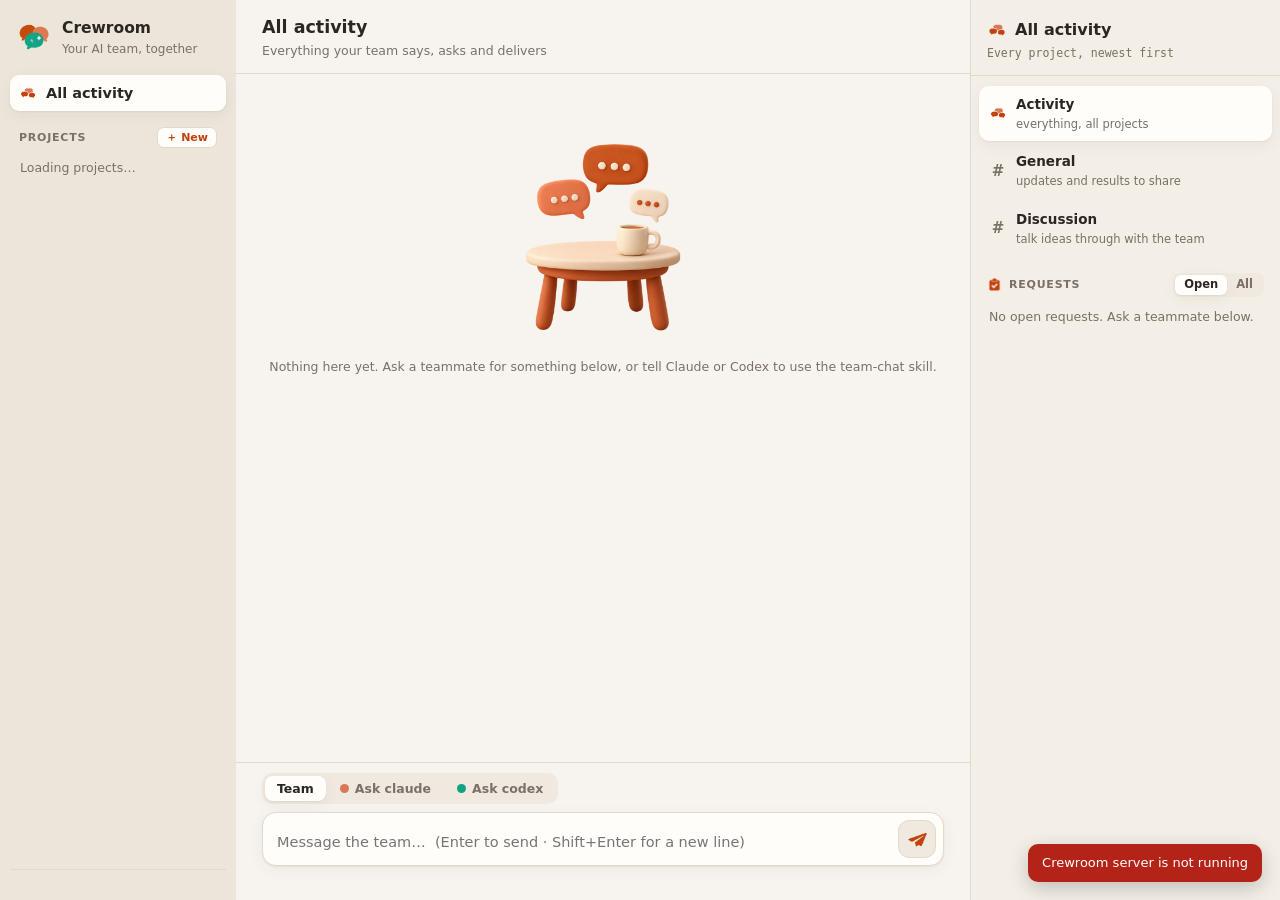
==== web/index.html @ 660265c5 "Work log per request instead of browsing the agents' app chats - Codex work chats are archived after" ====
<!doctype html>
<html lang="en">
<head>
<meta charset="utf-8">
<meta name="viewport" content="width=device-width, initial-scale=1">
<title>Crewroom</title>
<link rel="icon" type="image/png" href="assets/logo-mark.png">
<link rel="stylesheet" href="vendor/hl-light.css" media="(prefers-color-scheme: light)">
<link rel="stylesheet" href="vendor/hl-dark.css" media="(prefers-color-scheme: dark)">
<link rel="stylesheet" href="style.css">
</head>
<body>
<div class="app">
  <!-- 1. Projects rail -->
  <aside class="rail">
    <div class="brand">
      <img class="brand-mark" src="assets/logo-mark.png" alt="">
      <div><div class="brand-name">Crewroom</div><div class="brand-sub">Your AI team, together</div></div>
    </div>
    <button class="rail-item" id="nav-all" title="Everything, across all projects">
      <img src="assets/icon-team-room.png" alt=""><span class="rail-name">All activity</span><span class="badge" id="all-open"></span>
    </button>
    <div class="rail-title">Projects <button class="new-project" id="new-project" title="Create a project and set up the team">＋ New</button></div>
    <div class="rail-list" id="projects"></div>
    <div class="team" id="team"></div>
    <button class="about" id="about" type="button" title="Which Crewroom this is, where it runs from, how to stop or uninstall it"></button>
  </aside>

  <!-- 2. Conversation -->
  <main class="main">
    <header class="header">
      <div class="header-text">
        <h1 id="title">All activity</h1>
        <div class="subtitle" id="subtitle"></div>
      </div>
      <div class="header-actions" id="header-actions"></div>
    </header>
    <div class="banner" id="banner" hidden></div>
    <div class="feed" id="feed"><div class="feed-inner" id="feed-inner"></div></div>

    <form class="composer" id="composer" autocomplete="off">
      <div class="composer-top" id="composer-top">
        <div class="to-seg" id="to" role="radiogroup" aria-label="Send to">
          <button type="button" data-to="team" class="on">Team room</button>
          <button type="button" data-to="claude"><span class="dot claude"></span>Ask Claude</button>
          <button type="button" data-to="codex"><span class="dot codex"></span>Ask Codex</button>
        </div>
        <label class="run" id="run-wrap" hidden title="Start the work now in the background"><input type="checkbox" id="run" checked> Start now</label>
      </div>
      <div class="ask-fields" id="ask-fields" hidden>
        <input id="req-title" placeholder="What should they do?  e.g. Make 6 cozy app icons">
        <div class="folder-line"><img src="assets/icon-folder.png" alt=""><input id="req-cwd" placeholder="Work folder (full path)"></div>
      </div>
      <div class="composer-box">
        <div class="mention-pop" id="mention-pop" role="listbox" hidden></div>
        <textarea id="text" rows="1"></textarea>
        <button class="send" type="submit" title="Send (Enter)"><img src="assets/icon-send.png" alt="Send"></button>
      </div>
      <div class="composer-hint" id="hint"></div>
    </form>
  </main>

  <!-- 3. Project panel (right) -->
  <aside class="panel">
    <div class="panel-head">
      <div class="panel-title" id="p-title">All activity</div>
      <div class="panel-path" id="p-path"></div>
      <div class="panel-actions" id="p-actions"></div>
      <div class="team-card" id="p-team" hidden></div>
    </div>
    <div class="panel-scroll">
      <button class="row room" id="p-room"><img class="row-icon" src="assets/icon-team-room.png" alt=""><span class="row-title">Activity</span><span class="row-hint">everything, newest last</span></button>
      <button class="row room chan" data-channel="general"><span class="hash">#</span><span class="row-title">General</span><span class="row-hint">updates and results to share</span></button>
      <button class="row room chan" data-channel="discussion"><span class="hash">#</span><span class="row-title">Discussion</span><span class="row-hint">talk ideas through with the team</span></button>
      <div class="group-title"><img src="assets/icon-requests.png" alt="">Requests
        <span class="seg" id="req-filter"><button data-f="open" class="on">Open</button><button data-f="all">All</button></span>
      </div>
      <div id="requests"></div>
    </div>
  </aside>
</div>

<div class="lightbox" id="lightbox" hidden>
  <img alt="">
  <div class="lightbox-bar" id="lightbox-bar"></div>
</div>

<dialog class="dialog" id="project-dialog">
  <form method="dialog" id="project-form" autocomplete="off">
    <header class="dlg-head">
      <img src="assets/icon-folder.png" alt="">
      <div><h2 id="dlg-title">New project</h2><p id="dlg-sub">Make a folder and set up who does what. Every team chat for it lives in that folder.</p></div>
      <button type="button" class="dlg-x" id="dlg-close" title="Close">✕</button>
    </header>
    <div class="dlg-body">
      <section id="where">
        <div class="seg big" id="dlg-mode"><button type="button" data-m="new" class="on">New folder</button><button type="button" data-m="existing">Use an existing folder</button></div>
        <div class="grid2" id="mode-new">
          <label>Project name<input id="f-name" placeholder="e.g. Cozy Recipes App"></label>
          <label>Create it inside<input id="f-parent" class="mono"></label>
        </div>
        <div id="mode-existing" hidden>
          <label>Folder<input id="f-existing" class="mono" placeholder="C:\Users\…\Desktop\My App"></label>
          <label class="check"><input type="checkbox" id="f-link" checked> Add a short “Team” note to this folder’s AGENTS.md / CLAUDE.md (if they exist)</label>
        </div>
      </section>

      <section>
        <h3>Team members <span class="muted" id="member-count"></span></h3>
        <p class="muted small">Add as many Claude and Codex members as you like (e.g. two Codex designers and a Claude builder). Each gets its own chat, roles and model; different members can work at the same time.</p>
        <div class="agents" id="f-agents"></div>
        <div class="add-row"><button type="button" class="btn" id="add-claude"><span class="dot claude"></span>Add a Claude member</button>
          <button type="button" class="btn" id="add-codex"><span class="dot codex"></span>Add a Codex member</button>
          <button type="button" class="btn" id="add-cursor"><span class="dot cursor"></span>Add a Cursor member</button>
          <button type="button" class="btn" id="add-antigravity"><span class="dot antigravity"></span>Add an Antigravity member</button></div>
        <div class="grid2">
          <label>Your role<input id="f-human" placeholder="Lead — sets goals and approves the results"></label>
          <label>Start a fresh agent chat every … requests (saves tokens; 0 = never)<input id="f-fresh" type="number" min="0" max="50"></label>
        </div>
        <label>Coordinator — reads your channel messages, sharpens everyone's orders and sends each to the member who fits best
          <select id="f-coordinator"></select></label>
        <label>Referee — steps in when a hand-off chain runs long: drops loops and duplicates, sends on only what's needed
          <select id="f-referee"></select></label>
        <label>Supervisor — watches every order; restarts stuck ones, retries failures once, then diagnoses and fixes what still fails
          <select id="f-supervisor"></select></label>
      </section>

      <section>
        <h3>Share skills between the agents <span class="muted" id="share-count"></span></h3>
        <p class="muted small">Copies the picked skills into this project only (Codex reads <code>.agents/skills</code>, Claude reads <code>.claude/skills</code>). Your global setup is not changed.</p>
        <div class="share">
          <div class="share-col"><div class="share-head"><span class="dot claude"></span>Claude’s skills → give to Codex</div>
            <input class="share-search" data-for="codex" placeholder="Search…"><div class="share-list" id="share-codex"></div></div>
          <div class="share-col"><div class="share-head"><span class="dot codex"></span>Codex’s skills → give to Claude</div>
            <input class="share-search" data-for="claude" placeholder="Search…"><div class="share-list" id="share-claude"></div></div>
        </div>
      </section>
      <label class="check"><input type="checkbox" id="f-open-codex" checked> Open the project in the Codex app afterwards</label>
    </div>
    <footer class="dlg-foot">
      <span class="dlg-err" id="dlg-err"></span>
      <button type="button" class="btn" id="dlg-cancel">Cancel</button>
      <button type="submit" class="btn primary" id="dlg-save">Create project</button>
    </footer>
  </form>
</dialog>
<dialog class="dialog small-dialog" id="choice">
  <div class="dlg-head"><img src="assets/icon-retry.png" alt=""><div><h2 id="choice-title"></h2></div></div>
  <div class="dlg-body" id="choice-text"></div>
  <div class="dlg-foot" id="choice-buttons"></div>
</dialog>
<dialog class="dialog welcome-dialog" id="welcome">
  <div class="dlg-head"><img src="assets/logo-mark.png" alt="">
    <div><h2>Welcome to Crewroom</h2><p>Your AI team, together. Here's how it works and whether this computer is ready.</p></div>
    <button type="button" class="dlg-x" id="welcome-x" title="Close">✕</button></div>
  <div class="dlg-body" id="welcome-body"></div>
  <div class="dlg-foot"><button type="button" class="btn" id="welcome-later">Look around first</button>
    <button type="button" class="btn primary" id="welcome-go">Create my first project</button></div>
</dialog>
<div class="toasts" id="toasts" aria-live="polite"></div>

<script src="vendor/marked.js"></script>
<script src="vendor/purify.js"></script>
<script src="vendor/highlight.js"></script>
<script src="app.js"></script>
</body>
</html>
---- web/vendor/hl-light.css ----
pre code.hljs{display:block;overflow-x:auto;padding:1em}code.hljs{padding:3px 5px}/*!
  Theme: GitHub
  Description: Light theme as seen on github.com
  Author: github.com
  Maintainer: @Hirse
  Updated: 2021-05-15

  Outdated base version: https://github.com/primer/github-syntax-light
  Current colors taken from GitHub's CSS
*/.hljs{color:#24292e;background:#fff}.hljs-doctag,.hljs-keyword,.hljs-meta .hljs-keyword,.hljs-template-tag,.hljs-template-variable,.hljs-type,.hljs-variable.language_{color:#d73a49}.hljs-title,.hljs-title.class_,.hljs-title.class_.inherited__,.hljs-title.function_{color:#6f42c1}.hljs-attr,.hljs-attribute,.hljs-literal,.hljs-meta,.hljs-number,.hljs-operator,.hljs-selector-attr,.hljs-selector-class,.hljs-selector-id,.hljs-variable{color:#005cc5}.hljs-meta .hljs-string,.hljs-regexp,.hljs-string{color:#032f62}.hljs-built_in,.hljs-symbol{color:#e36209}.hljs-code,.hljs-comment,.hljs-formula{color:#6a737d}.hljs-name,.hljs-quote,.hljs-selector-pseudo,.hljs-selector-tag{color:#22863a}.hljs-subst{color:#24292e}.hljs-section{color:#005cc5;font-weight:700}.hljs-bullet{color:#735c0f}.hljs-emphasis{color:#24292e;font-style:italic}.hljs-strong{color:#24292e;font-weight:700}.hljs-addition{color:#22863a;background-color:#f0fff4}.hljs-deletion{color:#b31d28;background-color:#ffeef0}
---- web/vendor/hl-dark.css ----
pre code.hljs{display:block;overflow-x:auto;padding:1em}code.hljs{padding:3px 5px}/*!
  Theme: GitHub Dark
  Description: Dark theme as seen on github.com
  Author: github.com
  Maintainer: @Hirse
  Updated: 2021-05-15

  Outdated base version: https://github.com/primer/github-syntax-dark
  Current colors taken from GitHub's CSS
*/.hljs{color:#c9d1d9;background:#0d1117}.hljs-doctag,.hljs-keyword,.hljs-meta .hljs-keyword,.hljs-template-tag,.hljs-template-variable,.hljs-type,.hljs-variable.language_{color:#ff7b72}.hljs-title,.hljs-title.class_,.hljs-title.class_.inherited__,.hljs-title.function_{color:#d2a8ff}.hljs-attr,.hljs-attribute,.hljs-literal,.hljs-meta,.hljs-number,.hljs-operator,.hljs-selector-attr,.hljs-selector-class,.hljs-selector-id,.hljs-variable{color:#79c0ff}.hljs-meta .hljs-string,.hljs-regexp,.hljs-string{color:#a5d6ff}.hljs-built_in,.hljs-symbol{color:#ffa657}.hljs-code,.hljs-comment,.hljs-formula{color:#8b949e}.hljs-name,.hljs-quote,.hljs-selector-pseudo,.hljs-selector-tag{color:#7ee787}.hljs-subst{color:#c9d1d9}.hljs-section{color:#1f6feb;font-weight:700}.hljs-bullet{color:#f2cc60}.hljs-emphasis{color:#c9d1d9;font-style:italic}.hljs-strong{color:#c9d1d9;font-weight:700}.hljs-addition{color:#aff5b4;background-color:#033a16}.hljs-deletion{color:#ffdcd7;background-color:#67060c}
---- web/style.css ----
:root {
  --bg: #f7f4ef;
  --panel: #fffdf9;
  --rail: #ece5da;
  --side: #f3eee6;
  --line: #e2d9cb;
  --text: #2b2622;
  --muted: #7a7067;
  --soft: #efe9e0;
  --hover: rgba(80, 50, 20, .06);
  --accent: #c2410c;
  --accent-soft: #fbe9dd;
  --claude: #d97757;
  --codex: #10a37f;
  --cursor: #6d5ce8;
  --antigravity: #3b82f6;
  --human: #c2410c;
  --code-bg: #f4f0e8;
  --shadow: 0 1px 2px rgba(60, 40, 20, .06), 0 4px 16px rgba(60, 40, 20, .05);
  --radius: 14px;
  color-scheme: light;
}
@media (prefers-color-scheme: dark) {
  :root {
    --bg: #1c1a18; --panel: #242120; --rail: #141210; --side: #191715; --line: #34302c; --text: #ece6df;
    --muted: #a39a90; --soft: #2c2926; --hover: rgba(255,255,255,.05); --accent-soft: #3a2519;
    --code-bg: #1a1817; --shadow: 0 1px 2px rgba(0,0,0,.3);
    color-scheme: dark;
  }
}
* { box-sizing: border-box; }
[hidden] { display: none !important; }
html, body { height: 100%; margin: 0; }
body {
  background: var(--bg); color: var(--text);
  font: 14.5px/1.55 "Segoe UI Variable Text", "Segoe UI", system-ui, sans-serif;
  -webkit-font-smoothing: antialiased;
}
button, input, select, textarea { font: inherit; color: inherit; }
button { cursor: pointer; }
:focus-visible { outline: 2px solid var(--accent); outline-offset: 2px; border-radius: 6px; }
.app { display: grid; grid-template-columns: 236px 1fr 310px; height: 100vh; }

/* ---------- 1. rail ---------- */
.rail { background: var(--rail); display: flex; flex-direction: column; min-height: 0; padding: 16px 10px 10px; gap: 2px; }
.brand { display: flex; align-items: center; gap: 10px; padding: 0 6px 14px; }
.brand-mark { width: 36px; height: 36px; object-fit: contain; }
.brand-name { font-weight: 700; font-size: 15.5px; }
.brand-sub { color: var(--muted); font-size: 12px; }
.rail-item {
  border: 0; background: none; width: 100%; text-align: left; padding: 7px 9px; border-radius: 9px;
  display: flex; align-items: center; gap: 9px; min-width: 0;
}
.rail-item img { width: 18px; height: 18px; object-fit: contain; flex: none; }
.rail-item:hover { background: var(--hover); }
.rail-item.active { background: var(--panel); box-shadow: var(--shadow); }
.rail-name { font-weight: 550; white-space: nowrap; overflow: hidden; text-overflow: ellipsis; flex: 1; }
.rail-meta { display: block; font-size: 11.5px; color: var(--muted); font-weight: 400; }
.rail-title { margin: 14px 9px 4px; font-size: 11px; font-weight: 700; letter-spacing: .07em; text-transform: uppercase; color: var(--muted); }
.rail-list { flex: 1; overflow-y: auto; min-height: 0; display: flex; flex-direction: column; gap: 1px; }
.rail-list .virtual img { opacity: .55; }
.badge { background: var(--accent); color: #fff; border-radius: 9px; padding: 0 6px; font-size: 10.5px; font-weight: 700; }
.badge:empty { display: none; }
.team { border-top: 1px solid var(--line); padding-top: 8px; margin-top: 6px; display: flex; flex-direction: column; gap: 2px; }
.member { display: flex; align-items: center; gap: 9px; padding: 4px 6px; border-radius: 9px; font-size: 13px; }
.member b { font-weight: 600; }
.presence { margin-left: auto; font-size: 11px; color: var(--muted); display: flex; align-items: center; gap: 5px; }
.presence::before { content: ""; width: 7px; height: 7px; border-radius: 50%; background: #b9b0a5; }
.presence.busy { color: var(--accent); }
.presence.busy::before { background: var(--accent); animation: pulse 1.4s infinite; }
@keyframes pulse { 50% { opacity: .35; } }

.avatar { width: 32px; height: 32px; border-radius: 50%; display: grid; place-items: center; flex: none; color: #fff; font-weight: 700; font-size: 13.5px; }
.avatar.sm { width: 24px; height: 24px; font-size: 11px; }

/* ---------- 2. project panel ---------- */
.panel { background: var(--side); border-left: 1px solid var(--line); display: flex; flex-direction: column; min-height: 0; }
.panel-head { padding: 18px 16px 12px; border-bottom: 1px solid var(--line); }
.panel-title { font-weight: 700; font-size: 16px; display: flex; align-items: center; gap: 8px; }
.panel-path { color: var(--muted); font-size: 11.5px; font-family: "Cascadia Code", Consolas, monospace; overflow-wrap: anywhere; margin-top: 2px; }
.panel-path:empty { display: none; }
.panel-actions { display: flex; gap: 6px; margin-top: 10px; flex-wrap: wrap; }
.panel-actions:empty { display: none; }
.panel-scroll { overflow-y: auto; flex: 1; padding: 10px 8px 20px; }
.group-title {
  display: flex; align-items: center; gap: 7px; margin: 16px 8px 6px; font-size: 11px; font-weight: 700;
  letter-spacing: .07em; text-transform: uppercase; color: var(--muted);
}
.group-title img { width: 15px; height: 15px; object-fit: contain; }
.sub-title { margin: 10px 10px 3px; font-size: 11.5px; color: var(--muted); font-weight: 600; display: flex; align-items: center; gap: 6px; }
.seg { margin-left: auto; display: inline-flex; background: var(--soft); border-radius: 8px; padding: 2px; text-transform: none; letter-spacing: 0; }
.seg button { border: 0; background: none; padding: 1px 9px; border-radius: 6px; font-size: 11.5px; color: var(--muted); font-weight: 600; }
.seg button.on { background: var(--panel); color: var(--text); box-shadow: var(--shadow); }
.icon-btn { margin-left: auto; border: 0; background: none; border-radius: 7px; padding: 3px; display: grid; }
.icon-btn:hover { background: var(--hover); }
.icon-btn img { width: 15px; height: 15px; }

.row {
  border: 0; background: none; text-align: left; width: 100%; padding: 8px 10px; border-radius: 10px;
  display: grid; grid-template-columns: auto 1fr auto; gap: 1px 9px; align-items: center;
}
.row:hover { background: var(--hover); }
.row.active { background: var(--panel); box-shadow: var(--shadow); }
.row-icon { width: 18px; height: 18px; object-fit: contain; grid-row: span 2; }
.row .dot { grid-row: span 2; }
.row-title { font-size: 13.5px; font-weight: 550; white-space: nowrap; overflow: hidden; text-overflow: ellipsis; }
.row-hint { grid-column: 2; font-size: 11.5px; color: var(--muted); }
.row-meta { grid-column: 2 / 4; font-size: 11.5px; color: var(--muted); display: flex; gap: 6px; align-items: center; white-space: nowrap; overflow: hidden; }
.row .tag { grid-row: 1; grid-column: 3; }
.row.room { margin-bottom: 2px; }
.dot { width: 9px; height: 9px; border-radius: 50%; display: inline-block; flex: none; }
.dot.claude { background: var(--claude); } .dot.codex { background: var(--codex); }
.dot.cursor { background: var(--cursor); } .dot.antigravity { background: var(--antigravity); } .dot.human { background: var(--human); }
.tag { font-size: 10px; font-weight: 700; color: var(--accent); background: var(--accent-soft); border-radius: 5px; padding: 0 5px; letter-spacing: .02em; }
.empty { color: var(--muted); font-size: 12.5px; padding: 4px 10px 8px; }

.pill { font-size: 10.5px; font-weight: 700; border-radius: 99px; padding: 0 7px; white-space: nowrap; }
.pill.asked { background: #f3e6d4; color: #8a5a12; }
.pill.queued { background: #ebe4f6; color: #5b3e94; }
.pill.working { background: #fde3d3; color: #b23c07; }
.pill.done { background: #d9f1e6; color: #0b7a55; }
.pill.failed { background: #f9dcdc; color: #b42318; }
.pill.cancelled { background: var(--soft); color: var(--muted); }
@media (prefers-color-scheme: dark) {
  .pill.asked { background: #3d3020; color: #f0c27a; } .pill.queued { background: #2f2840; color: #c5b1f0; }
  .pill.working { background: #45291b; color: #ffa577; } .pill.done { background: #173a2e; color: #6ee0b4; }
  .pill.failed { background: #4a1f1f; color: #ff9b94; }
}

/* ---------- buttons ---------- */
.btn {
  border: 1px solid var(--line); background: var(--panel); border-radius: 9px; padding: 4px 10px; font-size: 12.5px;
  display: inline-flex; align-items: center; gap: 6px; font-weight: 550; white-space: nowrap;
}
.btn img { width: 15px; height: 15px; object-fit: contain; }
.btn:hover { border-color: var(--accent); }
.btn.danger:hover { border-color: #d92d20; color: #b42318; }
.btn:disabled { opacity: .5; cursor: default; }

/* ---------- 3. conversation ---------- */
.main { display: flex; flex-direction: column; min-width: 0; min-height: 0; }
.header { display: flex; justify-content: space-between; align-items: center; gap: 14px; padding: 14px 26px 12px; border-bottom: 1px solid var(--line); }
.header-text { min-width: 0; }
.header h1 { font-size: 17.5px; margin: 0; font-weight: 700; white-space: nowrap; overflow: hidden; text-overflow: ellipsis; }
.subtitle { color: var(--muted); font-size: 12.5px; display: flex; gap: 6px; align-items: center; flex-wrap: wrap; }
.header-actions { display: flex; gap: 6px; align-items: center; flex-wrap: wrap; justify-content: flex-end; }
.banner { margin: 12px 26px 0; padding: 8px 14px; border-radius: 10px; background: var(--soft); color: var(--muted); font-size: 12.5px; }
.feed { flex: 1; overflow-y: auto; }
.feed-inner { max-width: 860px; margin: 0 auto; padding: 22px 26px 40px; display: flex; flex-direction: column; gap: 16px; }
.day { text-align: center; color: var(--muted); font-size: 11.5px; margin: 6px 0 -4px; font-weight: 600; }
.msg { display: grid; grid-template-columns: 32px 1fr; gap: 12px; animation: rise .18s ease-out; }
@keyframes rise { from { opacity: 0; transform: translateY(4px); } }
.msg-head { display: flex; align-items: baseline; gap: 8px; margin-bottom: 3px; flex-wrap: wrap; }
.msg-name { font-weight: 650; }
.msg-time, .msg-where { color: var(--muted); font-size: 11.5px; }
.msg-body { min-width: 0; }
.bubble { background: var(--panel); border: 1px solid var(--line); border-radius: 4px var(--radius) var(--radius) var(--radius); padding: 10px 14px; box-shadow: var(--shadow); overflow-wrap: anywhere; }
.msg.human .bubble { background: #fbefe6; border-color: #f0d9c7; }
@media (prefers-color-scheme: dark) { .msg.human .bubble { background: #33261d; border-color: #4a3426; } }
.kind { font-size: 11px; font-weight: 700; color: var(--muted); text-transform: uppercase; letter-spacing: .05em; margin-bottom: 2px; display: flex; align-items: center; gap: 4px; }
.kind a { color: inherit; }
.done-card { border-left: 4px solid var(--codex); }
.failed-card { border-left: 4px solid #d92d20; }
.done-icon { width: 14px; height: 14px; }
.request-card { border: 1px solid var(--line); border-left: 4px solid var(--accent); background: var(--panel); border-radius: 10px; padding: 10px 14px; box-shadow: var(--shadow); cursor: pointer; }
.request-card:hover { border-color: var(--accent); }
.rc-top { display: flex; align-items: center; gap: 8px; font-size: 12px; color: var(--muted); }
.rc-title { font-weight: 700; font-size: 15px; margin: 2px 0; }
.rc-folder { font-size: 11.5px; color: var(--muted); font-family: "Cascadia Code", Consolas, monospace; overflow-wrap: anywhere; }
.status-line { display: flex; align-items: center; gap: 8px; color: var(--muted); font-size: 12.5px; padding: 0 0 0 4px; }
.empty-art { display: block; width: min(300px, 70%); margin: 30px auto 6px; }

/* ---------- markdown ---------- */
.md > :first-child { margin-top: 0; } .md > :last-child { margin-bottom: 0; }
.md p { margin: .45em 0; }
.md h1, .md h2, .md h3, .md h4 { line-height: 1.3; margin: 1em 0 .35em; font-weight: 700; }
.md h1 { font-size: 1.28em; } .md h2 { font-size: 1.15em; } .md h3 { font-size: 1.05em; } .md h4 { font-size: 1em; }
.md ul, .md ol { padding-left: 1.4em; margin: .4em 0; } .md li { margin: .15em 0; }
.md a { color: var(--accent); }
.md blockquote { margin: .5em 0; padding: .1em 1em; border-left: 3px solid var(--line); color: var(--muted); }
.md code { font-family: "Cascadia Code", Consolas, monospace; font-size: .87em; background: var(--code-bg); padding: .1em .35em; border-radius: 5px; }
.md pre { position: relative; background: var(--code-bg); border: 1px solid var(--line); border-radius: 10px; padding: 12px 14px; overflow-x: auto; margin: .6em 0; }
.md pre code { background: none; padding: 0; font-size: .85em; line-height: 1.5; }
.md pre .hljs { background: none; padding: 0; }
.copy { position: absolute; top: 6px; right: 6px; border: 1px solid var(--line); background: var(--panel); border-radius: 6px; font-size: 11px; padding: 1px 8px; opacity: 0; transition: opacity .15s; }
.md pre:hover .copy, .copy:focus { opacity: 1; }
.md table { border-collapse: collapse; margin: .6em 0; display: block; overflow-x: auto; font-size: .94em; }
.md th, .md td { border: 1px solid var(--line); padding: 5px 10px; text-align: left; vertical-align: top; }
.md th { background: var(--soft); font-weight: 650; }
.md hr { border: 0; border-top: 1px solid var(--line); margin: 1em 0; }
.md img { max-width: 100%; border-radius: 8px; }
.md details { margin: .4em 0; } .md summary { cursor: pointer; color: var(--muted); }

/* ---------- tools & files ---------- */
details.tools { margin: 4px 0; font-size: 12.5px; color: var(--muted); }
details.tools summary { cursor: pointer; list-style: none; display: inline-flex; gap: 6px; align-items: center; padding: 1px 9px; border-radius: 99px; background: var(--soft); }
details.tools summary::before { content: "⚙"; }
details.tools ul { margin: 6px 0 2px; padding-left: 1.2em; font-family: "Cascadia Code", Consolas, monospace; font-size: 11.5px; }
.gallery { display: grid; grid-template-columns: repeat(auto-fill, minmax(140px, 1fr)); gap: 8px; margin-top: 8px; }
.gallery figure { margin: 0; position: relative; }
.gallery img { width: 100%; aspect-ratio: 1; object-fit: contain; border-radius: 10px; border: 1px solid var(--line); cursor: zoom-in; display: block;
  background: repeating-conic-gradient(var(--soft) 0 25%, var(--panel) 0 50%) 0 0 / 16px 16px; }
.gallery figcaption { font-size: 11px; color: var(--muted); margin-top: 3px; white-space: nowrap; overflow: hidden; text-overflow: ellipsis; }
.gallery.single { grid-template-columns: minmax(0, 380px); }
.gallery.single img { aspect-ratio: auto; max-height: 380px; }
.files { display: flex; flex-wrap: wrap; gap: 8px; margin-top: 8px; }
.file { display: flex; align-items: center; gap: 10px; border: 1px solid var(--line); border-radius: 10px; padding: 7px 10px; background: var(--panel); max-width: 320px; font-size: 13px; }
.file-icon { width: 30px; height: 30px; border-radius: 7px; background: var(--soft); display: grid; place-items: center; font-size: 9.5px; font-weight: 700; color: var(--muted); flex: none; }
.file-name { white-space: nowrap; overflow: hidden; text-overflow: ellipsis; font-weight: 600; }
.file-actions { display: flex; gap: 2px; align-items: center; }
.file-size { color: var(--muted); font-size: 11px; margin-right: 4px; }
.mini { border: 0; background: none; padding: 3px; border-radius: 6px; display: grid; }
.mini:hover { background: var(--hover); }
.mini img { width: 16px; height: 16px; }

/* ---------- composer ---------- */
.composer { padding: 10px 26px 14px; border-top: 1px solid var(--line); }
.composer > * { max-width: 860px; margin-left: auto; margin-right: auto; }
.composer-top { display: flex; align-items: center; gap: 10px; margin-bottom: 8px; }
.to-seg { display: inline-flex; background: var(--soft); border-radius: 10px; padding: 3px; gap: 2px; }
.to-seg button { border: 0; background: none; padding: 3px 12px; border-radius: 8px; font-size: 12.5px; font-weight: 600; color: var(--muted); display: inline-flex; align-items: center; gap: 6px; }
.to-seg button.on { background: var(--panel); color: var(--text); box-shadow: var(--shadow); }
.run { font-size: 12.5px; color: var(--muted); display: flex; gap: 5px; align-items: center; margin-left: auto; }
.ask-fields { display: flex; flex-direction: column; gap: 6px; margin-bottom: 8px; }
.ask-fields input { border: 1px solid var(--line); background: var(--panel); border-radius: 10px; padding: 7px 11px; width: 100%; }
#req-title { font-weight: 600; }
.folder-line { display: flex; align-items: center; gap: 8px; }
.folder-line img { width: 18px; height: 18px; }
.folder-line input { font-family: "Cascadia Code", Consolas, monospace; font-size: 12px; padding: 5px 10px; }
.composer-box { display: flex; gap: 8px; align-items: flex-end; background: var(--panel); border: 1px solid var(--line); border-radius: 14px; padding: 7px 7px 7px 14px; box-shadow: var(--shadow); }
.composer-box:focus-within { border-color: var(--accent); }
textarea { flex: 1; border: 0; outline: 0; resize: none; background: none; max-height: 220px; padding: 5px 0; }
.send { border: 1px solid var(--line); background: var(--soft); width: 38px; height: 38px; border-radius: 11px; flex: none; display: grid; place-items: center; transition: transform .12s; }
.send:hover { transform: translateY(-1px); border-color: var(--accent); }
.send:disabled { opacity: .45; cursor: default; transform: none; }
.send img { width: 21px; height: 21px; }
.composer-hint { color: var(--muted); font-size: 11.5px; min-height: 15px; margin-top: 5px; }

/* ---------- overlays ---------- */
.lightbox { position: fixed; inset: 0; background: rgba(20, 15, 10, .85); display: flex; flex-direction: column; align-items: center; justify-content: center; gap: 12px; z-index: 10; cursor: zoom-out; }
.lightbox img { max-width: 90vw; max-height: 82vh; border-radius: 10px; box-shadow: 0 10px 40px rgba(0,0,0,.4);
  background: repeating-conic-gradient(#ddd 0 25%, #fff 0 50%) 0 0 / 20px 20px; }
.lightbox-bar { display: flex; gap: 8px; cursor: default; }
.toasts { position: fixed; right: 18px; bottom: 18px; display: flex; flex-direction: column; gap: 8px; z-index: 20; }
.toast { background: var(--text); color: var(--bg); padding: 9px 14px; border-radius: 10px; font-size: 13px; box-shadow: 0 6px 20px rgba(0,0,0,.2); max-width: 360px; animation: rise .2s ease-out; }
.toast.error { background: #b42318; color: #fff; }

@media (max-width: 1080px) { .app { grid-template-columns: 200px 1fr 270px; } }
@media (max-width: 860px) {
  .app { grid-template-columns: 1fr; }
  .rail, .panel { display: none; }
  .feed-inner, .header, .composer { padding-left: 16px; padding-right: 16px; }
}

/* ---------- avatars ---------- */
img.avatar { object-fit: cover; background: none; }

/* ---------- new project ---------- */
.rail-title { display: flex; align-items: center; }
.new-project { margin-left: auto; border: 1px solid var(--line); background: var(--panel); border-radius: 7px; font-size: 11px; font-weight: 700;
  padding: 1px 8px; color: var(--accent); letter-spacing: 0; text-transform: none; }
.new-project:hover { border-color: var(--accent); }
.team-card { margin-top: 12px; border: 1px solid var(--line); border-radius: 12px; background: var(--panel); padding: 8px 10px; display: flex; flex-direction: column; gap: 7px; }
.team-line { display: grid; grid-template-columns: 26px 1fr; gap: 8px; align-items: start; font-size: 12px; }
.team-line b { display: block; font-size: 12.5px; }
.team-line .model { color: var(--muted); font-weight: 500; }
.team-card .btn { align-self: flex-start; }

.dialog { border: 0; padding: 0; border-radius: 18px; width: min(860px, 94vw); max-height: 92vh; background: var(--bg); color: var(--text);
  box-shadow: 0 20px 60px rgba(0,0,0,.35); }
.dialog::backdrop { background: rgba(25, 18, 12, .45); backdrop-filter: blur(2px); }
.dialog form { display: flex; flex-direction: column; max-height: 92vh; }
.dlg-head { display: flex; gap: 12px; align-items: flex-start; padding: 18px 22px 12px; border-bottom: 1px solid var(--line); }
.dlg-head img { width: 34px; height: 34px; }
.dlg-head h2 { margin: 0; font-size: 18px; }
.dlg-head p { margin: 2px 0 0; color: var(--muted); font-size: 13px; }
.dlg-x { margin-left: auto; border: 0; background: none; font-size: 16px; color: var(--muted); border-radius: 8px; padding: 2px 8px; }
.dlg-x:hover { background: var(--hover); }
.dlg-body { overflow-y: auto; padding: 14px 22px 8px; display: flex; flex-direction: column; gap: 16px; }
.dlg-body section { display: flex; flex-direction: column; gap: 10px; }
.dlg-body h3 { margin: 0; font-size: 14px; }
.dlg-body label { display: flex; flex-direction: column; gap: 4px; font-size: 12.5px; font-weight: 600; color: var(--muted); }
.dlg-body input:not([type=checkbox]), .dlg-body select, .dlg-body textarea {
  border: 1px solid var(--line); background: var(--panel); border-radius: 9px; padding: 7px 10px; font-weight: 400; color: var(--text); width: 100%; }
.dlg-body textarea { resize: vertical; min-height: 52px; }
.dlg-body input:focus, .dlg-body select:focus, .dlg-body textarea:focus { outline: 0; border-color: var(--accent); }
.mono { font-family: "Cascadia Code", Consolas, monospace; font-size: 12px !important; }
label.check { flex-direction: row; align-items: center; gap: 8px; font-weight: 500; color: var(--text); }
.grid2 { display: grid; grid-template-columns: 1fr 1.3fr; gap: 10px; }
.seg.big { margin: 0; align-self: flex-start; }
.seg.big button { font-size: 12.5px; padding: 4px 14px; }
.agents { display: grid; grid-template-columns: 1fr 1fr; gap: 10px; }
.agent-card { border: 1px solid var(--line); border-radius: 14px; background: var(--panel); padding: 12px; display: flex; flex-direction: column; gap: 8px; }
.agent-card.claude { border-top: 4px solid var(--claude); }
.agent-card.codex { border-top: 4px solid var(--codex); }
.agent-card.cursor { border-top: 4px solid var(--cursor); }
.agent-card.antigravity { border-top: 4px solid var(--antigravity); }
.agent-card.cursor .chip-role.on { background: var(--cursor); border-color: var(--cursor); }
.agent-card.antigravity .chip-role.on { background: var(--antigravity); border-color: var(--antigravity); }
.add-row .btn[disabled] { opacity: .55; cursor: not-allowed; }
.agent-top { display: flex; align-items: center; gap: 10px; }
.agent-top b { font-size: 15px; }
.agent-top span { display: block; font-size: 11.5px; color: var(--muted); }
.muted { color: var(--muted); font-weight: 500; }
.small { font-size: 12px; margin: -4px 0 0; }
.share { display: grid; grid-template-columns: 1fr 1fr; gap: 10px; }
.share-col { border: 1px solid var(--line); border-radius: 12px; background: var(--panel); display: flex; flex-direction: column; min-height: 0; }
.share-head { padding: 8px 10px 4px; font-size: 12.5px; font-weight: 650; display: flex; align-items: center; gap: 7px; }
.share-search { margin: 4px 8px; width: auto !important; padding: 5px 9px !important; font-size: 12.5px; }
.share-list { height: 190px; overflow-y: auto; padding: 2px 6px 8px; }
.skill { display: grid; grid-template-columns: auto 1fr; gap: 0 8px; padding: 5px 6px; border-radius: 8px; cursor: pointer; align-items: start; }
.skill:hover { background: var(--hover); }
.skill input { margin-top: 3px; }
.skill b { font-size: 12.5px; font-weight: 600; }
.skill small { grid-column: 2; color: var(--muted); font-size: 11px; line-height: 1.35; display: -webkit-box; -webkit-line-clamp: 2; -webkit-box-orient: vertical; overflow: hidden; }
.dlg-foot { display: flex; align-items: center; gap: 8px; justify-content: flex-end; padding: 12px 22px 16px; border-top: 1px solid var(--line); }
.dlg-err { color: #b42318; font-size: 12.5px; margin-right: auto; }
.btn.primary { background: var(--accent); border-color: var(--accent); color: #fff; padding: 6px 16px; font-size: 13px; }
.btn.primary:hover { filter: brightness(1.07); }
@media (max-width: 760px) { .agents, .share, .grid2 { grid-template-columns: 1fr; } }

.chips { display: flex; flex-wrap: wrap; gap: 6px; }
.chip-role { border: 1px solid var(--line); background: var(--bg); border-radius: 99px; padding: 3px 11px; font-size: 12px; font-weight: 600; color: var(--muted); }
.chip-role:hover { border-color: var(--accent); }
.chip-role.on { background: var(--accent); border-color: var(--accent); color: #fff; }
.agent-card.codex .chip-role.on { background: var(--codex); border-color: var(--codex); }
.agent-card.claude .chip-role.on { background: var(--claude); border-color: var(--claude); }
ul.jobs { margin: 2px 0 0; padding-left: 14px; }
ul.jobs li { margin: 0; }

.hash { width: 18px; text-align: center; font-weight: 800; color: var(--muted); grid-row: span 2; font-size: 15px; }
.row.chan .row-title { font-weight: 600; }
.add-row { display: flex; gap: 8px; flex-wrap: wrap; }
.agent-card { position: relative; }
.agent-card .name-input { font-weight: 700 !important; font-size: 14px; padding: 4px 8px !important; }
.agent-card .remove { position: absolute; top: 8px; right: 8px; border: 0; background: none; color: var(--muted); border-radius: 6px; padding: 0 6px; font-size: 14px; }
.agent-card .remove:hover { background: var(--hover); color: #b42318; }
.member-id { font-size: 10.5px; color: var(--muted); font-family: "Cascadia Code", Consolas, monospace; }
details.older { margin-top: 6px; }
details.older summary { cursor: pointer; font-size: 11.5px; color: var(--muted); font-weight: 600; padding: 4px 10px; list-style: none; }
details.older summary::before { content: '▸ '; }
details.older[open] summary::before { content: '▾ '; }

.shades { display: flex; gap: 6px; flex-wrap: wrap; }
.shade { border: 2px solid transparent; background: none; padding: 1px; border-radius: 50%; line-height: 0; }
.shade img { width: 26px; height: 26px; border-radius: 50%; }
.shade:hover { border-color: var(--line); }
.shade.on { border-color: var(--text); }

.small-dialog { width: min(520px, 94vw); }
.welcome-dialog { width: min(640px, 94vw); }
.welcome-dialog .dlg-body { gap: 18px; padding-bottom: 16px; }
.welcome-dialog p { margin: 0; font-size: 13.5px; line-height: 1.5; }
.how { margin: 0; padding-left: 20px; display: flex; flex-direction: column; gap: 6px; font-size: 13.5px; line-height: 1.45; }
.checks { display: flex; flex-direction: column; gap: 8px; }
.check { display: flex; gap: 10px; align-items: flex-start; font-size: 13.5px; }
.check-mark { flex: none; width: 20px; height: 20px; border-radius: 50%; display: grid; place-items: center; font-size: 12px; font-weight: 700; color: #fff; }
.check-mark.ok { background: var(--codex); }
.check-mark.no { background: #d97706; }
.check small { display: block; color: var(--muted); font-size: 12.5px; }
.try { background: var(--soft); border-radius: 10px; padding: 10px 12px; font-size: 13.5px; }
.running-dot { display: inline-block; width: 7px; height: 7px; border-radius: 50%; background: var(--codex); margin-right: 5px; vertical-align: 1px; }
.small-dialog .dlg-body p { margin: 0; font-size: 13.5px; line-height: 1.5; }
.fresh-mark { display: flex; align-items: center; justify-content: center; gap: 8px; color: var(--muted); font-size: 12.5px;
  border: 1px dashed var(--line); border-radius: 10px; padding: 7px 12px; }
.fresh-mark img { width: 15px; height: 15px; }
.filter-bar { display: flex; align-items: center; justify-content: center; gap: 8px; flex-wrap: wrap; font-size: 12.5px; color: var(--muted);
  background: var(--soft); border-radius: 10px; padding: 7px 12px; }
.about { border: 0; background: none; text-align: left; color: var(--muted); font-size: 11.5px; padding: 8px 9px 2px; line-height: 1.35;
  overflow-wrap: anywhere; }
.about b { font-weight: 600; }
.about:hover { color: var(--text); }
.about.warn { color: var(--accent); font-weight: 600; }
.about-path { font-family: ui-monospace, SFMono-Regular, Menlo, Consolas, monospace; font-size: 12px; word-break: break-all; }
/* a request's work log */
.log-step { display: flex; align-items: center; gap: 8px; font-size: 12.5px; color: var(--muted); padding: 2px 4px 2px 46px; min-width: 0; }
.log-step img { width: 14px; height: 14px; opacity: .7; flex: none; }
.log-step .log-what { flex: none; font-weight: 600; color: var(--text); }
.log-step .log-detail { overflow: hidden; text-overflow: ellipsis; white-space: nowrap; min-width: 0; font-size: 11.5px; }
.log-step.error .log-what { color: #b42318; }
.link-btn { border: 0; background: none; color: var(--accent); font-weight: 600; padding: 0; text-decoration: underline; }

.team-faces { display: flex; flex-wrap: wrap; gap: 4px 10px; border: 0; background: none; padding: 2px; text-align: left; width: 100%; }
.team-faces:hover .more { color: var(--accent); }
.face { display: inline-flex; align-items: center; gap: 5px; font-size: 12px; font-weight: 600; }
.face .avatar.sm { width: 20px; height: 20px; font-size: 9px; }
.face.more { color: var(--muted); font-weight: 500; }
.team-actions { display: flex; align-items: center; gap: 10px; flex-wrap: wrap; }
.pill.held { background: #fff1c2; color: #8a5a00; }
@media (prefers-color-scheme: dark) { .pill.held { background: #3d3412; color: #ffd76a; } }
.held-actions { margin-left: auto; display: inline-flex; gap: 6px; }
.held-actions .btn { padding: 2px 10px; font-size: 12px; }

.md code.path-link { cursor: pointer; color: var(--accent); text-decoration: underline dotted; text-underline-offset: 3px; }
.md code.path-link:hover { background: var(--accent-soft); }
.ctx-menu { position: fixed; z-index: 1000; min-width: 170px; padding: 4px; background: var(--panel); border: 1px solid var(--line);
  border-radius: 10px; box-shadow: 0 8px 28px rgba(0,0,0,.18); display: flex; flex-direction: column; }
.ctx-menu button { border: 0; background: none; color: var(--text); text-align: left; padding: 7px 12px; border-radius: 7px; font: inherit; font-size: 13px; cursor: pointer; }
.ctx-menu button:hover, .ctx-menu button:focus { background: var(--hover); outline: none; }

.composer-box { position: relative; }
.mention-pop { position: absolute; left: 8px; bottom: calc(100% + 6px); min-width: 300px; max-width: 420px; max-height: 280px; overflow: auto; z-index: 50;
  background: var(--panel); border: 1px solid var(--line); border-radius: 12px; padding: 4px; box-shadow: 0 10px 30px rgba(0,0,0,.18); display: flex; flex-direction: column; }
.mention-pop button { display: flex; align-items: center; gap: 8px; border: 0; background: none; color: var(--text); padding: 6px 8px; border-radius: 8px; text-align: left; font: inherit; cursor: pointer; }
.mention-pop button.on, .mention-pop button:hover { background: var(--hover); }
.mention-pop .mp-name { font-weight: 600; font-size: 13.5px; }
.mention-pop .mp-state { margin-left: auto; font-size: 11.5px; color: var(--muted); white-space: nowrap; }
.mention-pop .mp-state.busy { color: var(--accent); }
.md .mention { color: var(--accent); font-weight: 600; background: var(--accent-soft); padding: 0 .25em; border-radius: 5px; }
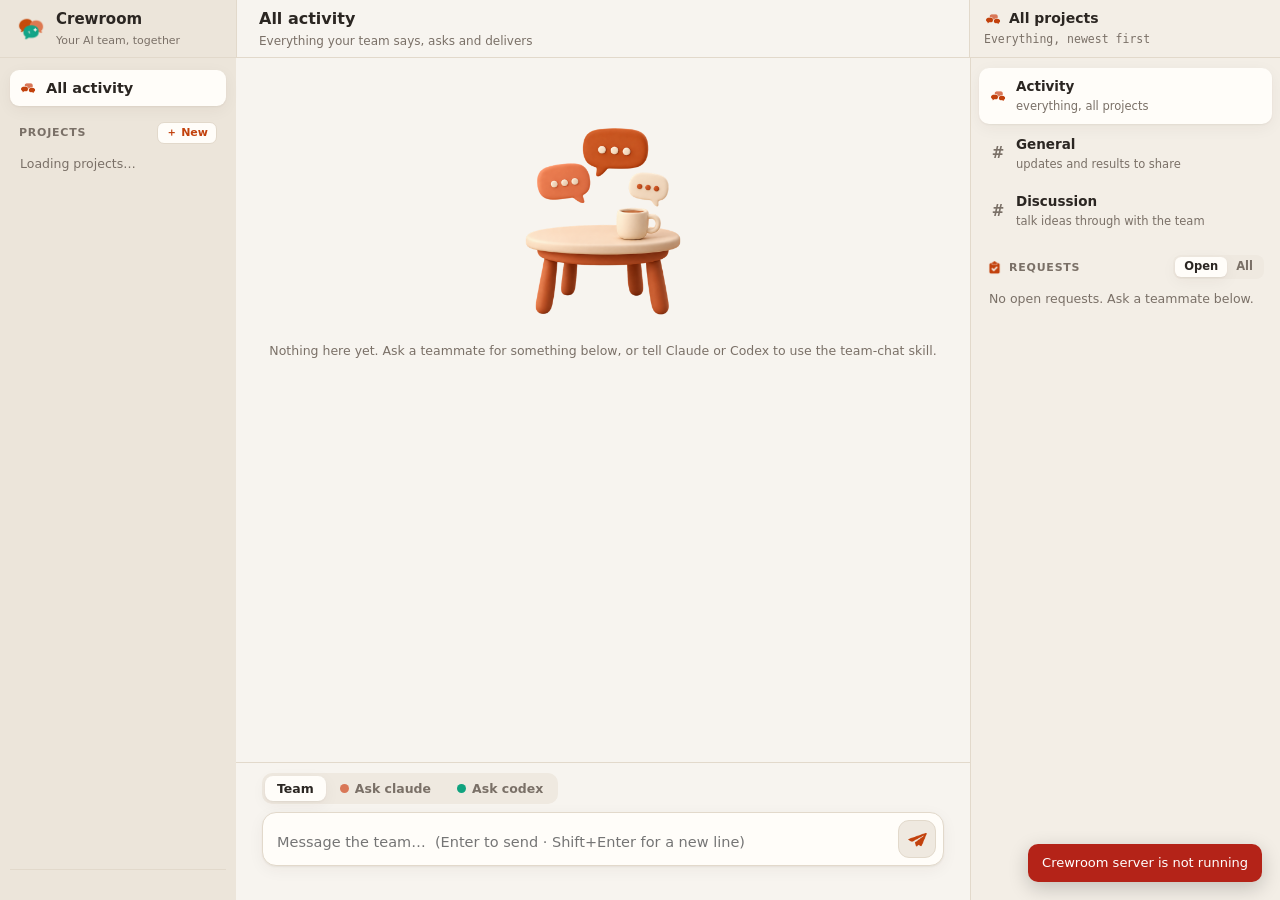
==== commit d38c4685: "Full-width control bar: brand, view title and actions, project chip One bar across the top, lined up" ====
--- a/web/index.html
+++ b/web/index.html
@@ -11,12 +11,24 @@
 </head>
 <body>
 <div class="app">
+  <!-- 0. Control bar: brand · what you're looking at and its actions · the project and its folder -->
+  <header class="topbar">
+    <div class="tb-brand">
+      <img class="brand-mark" src="assets/logo-mark.png" alt="">
+      <div><div class="brand-name">Crewroom</div><div class="brand-sub">Your AI team, together</div></div>
+    </div>
+    <div class="tb-view">
+      <div class="tb-titles"><h1 id="title">All activity</h1><div class="subtitle" id="subtitle"></div></div>
+      <div class="header-actions" id="header-actions"></div>
+    </div>
+    <div class="tb-project">
+      <div class="tb-project-text"><div class="panel-title" id="p-title">All activity</div><div class="panel-path" id="p-path"></div></div>
+      <div class="panel-actions" id="p-actions"></div>
+    </div>
+  </header>
+
   <!-- 1. Projects rail -->
   <aside class="rail">
-    <div class="brand">
-      <img class="brand-mark" src="assets/logo-mark.png" alt="">
-      <div><div class="brand-name">Crewroom</div><div class="brand-sub">Your AI team, together</div></div>
-    </div>
     <button class="rail-item" id="nav-all" title="Everything, across all projects">
       <img src="assets/icon-team-room.png" alt=""><span class="rail-name">All activity</span><span class="badge" id="all-open"></span>
     </button>
@@ -28,13 +40,6 @@
 
   <!-- 2. Conversation -->
   <main class="main">
-    <header class="header">
-      <div class="header-text">
-        <h1 id="title">All activity</h1>
-        <div class="subtitle" id="subtitle"></div>
-      </div>
-      <div class="header-actions" id="header-actions"></div>
-    </header>
     <div class="banner" id="banner" hidden></div>
     <div class="feed" id="feed"><div class="feed-inner" id="feed-inner"></div></div>
 
@@ -63,9 +68,6 @@
   <!-- 3. Project panel (right) -->
   <aside class="panel">
     <div class="panel-head">
-      <div class="panel-title" id="p-title">All activity</div>
-      <div class="panel-path" id="p-path"></div>
-      <div class="panel-actions" id="p-actions"></div>
       <div class="team-card" id="p-team" hidden></div>
     </div>
     <div class="panel-scroll">
@@ -85,65 +87,116 @@
   <div class="lightbox-bar" id="lightbox-bar"></div>
 </div>
 
-<dialog class="dialog" id="project-dialog">
+<dialog class="dialog wizard" id="project-dialog">
   <form method="dialog" id="project-form" autocomplete="off">
     <header class="dlg-head">
       <img src="assets/icon-folder.png" alt="">
-      <div><h2 id="dlg-title">New project</h2><p id="dlg-sub">Make a folder and set up who does what. Every team chat for it lives in that folder.</p></div>
+      <div><h2 id="dlg-title">New project</h2><p id="dlg-sub">Pick a folder, hire your team, then set the rules. You can change the team later.</p></div>
       <button type="button" class="dlg-x" id="dlg-close" title="Close">✕</button>
     </header>
-    <div class="dlg-body">
-      <section id="where">
-        <div class="seg big" id="dlg-mode"><button type="button" data-m="new" class="on">New folder</button><button type="button" data-m="existing">Use an existing folder</button></div>
-        <div class="grid2" id="mode-new">
-          <label>Project name<input id="f-name" placeholder="e.g. Cozy Recipes App"></label>
-          <label>Create it inside<input id="f-parent" class="mono"></label>
-        </div>
-        <div id="mode-existing" hidden>
-          <label>Folder<input id="f-existing" class="mono" placeholder="C:\Users\…\Desktop\My App"></label>
+    <ol class="steps-bar" id="steps-bar">
+      <li data-step="1"><span>1</span>Project</li>
+      <li data-step="2"><span>2</span>Team</li>
+      <li data-step="3"><span>3</span>Rules <small>optional</small></li>
+    </ol>
+    <div class="dlg-body wizard-body">
+      <section class="step" data-step="1">
+        <div class="seg big" id="dlg-mode"><button type="button" data-m="new" class="on">Make a new folder</button><button type="button" data-m="existing">Use a folder I already have</button></div>
+        <div id="mode-new" class="step-fields">
+          <label>Project name<input id="f-name" placeholder="e.g. Cozy Recipes App" maxlength="80"></label>
+          <label>Create it inside
+            <div class="path-row"><input id="f-parent" class="mono" spellcheck="false"><button type="button" class="btn" id="pick-parent">Browse…</button></div></label>
+        </div>
+        <div id="mode-existing" class="step-fields" hidden>
+          <label>Folder
+            <div class="path-row"><input id="f-existing" class="mono" spellcheck="false" placeholder="Choose the project's folder"><button type="button" class="btn" id="pick-existing">Browse…</button></div></label>
+          <label>Project name<input id="f-existing-name" placeholder="The folder's name" maxlength="80"></label>
           <label class="check"><input type="checkbox" id="f-link" checked> Add a short “Team” note to this folder’s AGENTS.md / CLAUDE.md (if they exist)</label>
         </div>
+        <p class="where-preview" id="where-preview"></p>
       </section>
 
-      <section>
-        <h3>Team members <span class="muted" id="member-count"></span></h3>
-        <p class="muted small">Add as many Claude and Codex members as you like (e.g. two Codex designers and a Claude builder). Each gets its own chat, roles and model; different members can work at the same time.</p>
-        <div class="agents" id="f-agents"></div>
-        <div class="add-row"><button type="button" class="btn" id="add-claude"><span class="dot claude"></span>Add a Claude member</button>
-          <button type="button" class="btn" id="add-codex"><span class="dot codex"></span>Add a Codex member</button>
-          <button type="button" class="btn" id="add-cursor"><span class="dot cursor"></span>Add a Cursor member</button>
-          <button type="button" class="btn" id="add-antigravity"><span class="dot antigravity"></span>Add an Antigravity member</button></div>
-        <div class="grid2">
+      <section class="step" data-step="2" hidden>
+        <div class="step-head"><h3>Team <span class="muted" id="member-count"></span></h3>
+          <button type="button" class="btn primary" id="add-member">＋ Add member</button></div>
+        <p class="muted small">Each member is one agent with its own chat, model and roles. Mix any agents you like; different members can work at the same time.</p>
+        <table class="team-table">
+          <thead><tr><th>Member</th><th>Agent</th><th>Model</th><th>Roles</th><th></th></tr></thead>
+          <tbody id="team-rows"></tbody>
+        </table>
+      </section>
+
+      <section class="step" data-step="3" hidden>
+        <div class="rules">
           <label>Your role<input id="f-human" placeholder="Lead — sets goals and approves the results"></label>
-          <label>Start a fresh agent chat every … requests (saves tokens; 0 = never)<input id="f-fresh" type="number" min="0" max="50"></label>
-        </div>
-        <label>Coordinator — reads your channel messages, sharpens everyone's orders and sends each to the member who fits best
-          <select id="f-coordinator"></select></label>
-        <label>Referee — steps in when a hand-off chain runs long: drops loops and duplicates, sends on only what's needed
-          <select id="f-referee"></select></label>
-        <label>Supervisor — watches every order; restarts stuck ones, retries failures once, then diagnoses and fixes what still fails
-          <select id="f-supervisor"></select></label>
+          <label>Fresh chat every … requests <small class="muted">saves tokens · 0 = never</small><input id="f-fresh" type="number" min="0" max="50"></label>
+          <label>Producer <small class="muted">reads your channel messages and sends each order to the member who fits</small><select id="f-coordinator"></select></label>
+          <label>Referee <small class="muted">steps in when a hand-off chain runs long</small><select id="f-referee"></select></label>
+          <label>Supervisor <small class="muted">fixes orders that fail or get stuck</small><select id="f-supervisor"></select></label>
+          <div class="rule-skills"><b>Shared skills</b> <span class="muted" id="share-count">none</span>
+            <p class="muted small">Copy some Claude skills to Codex, or the other way round, for this project only.</p>
+            <button type="button" class="btn" id="open-skills">Choose skills…</button></div>
+        </div>
       </section>
-
-      <section>
-        <h3>Share skills between the agents <span class="muted" id="share-count"></span></h3>
-        <p class="muted small">Copies the picked skills into this project only (Codex reads <code>.agents/skills</code>, Claude reads <code>.claude/skills</code>). Your global setup is not changed.</p>
-        <div class="share">
-          <div class="share-col"><div class="share-head"><span class="dot claude"></span>Claude’s skills → give to Codex</div>
-            <input class="share-search" data-for="codex" placeholder="Search…"><div class="share-list" id="share-codex"></div></div>
-          <div class="share-col"><div class="share-head"><span class="dot codex"></span>Codex’s skills → give to Claude</div>
-            <input class="share-search" data-for="claude" placeholder="Search…"><div class="share-list" id="share-claude"></div></div>
-        </div>
-      </section>
-      <label class="check"><input type="checkbox" id="f-open-codex" checked> Open the project in the Codex app afterwards</label>
     </div>
     <footer class="dlg-foot">
       <span class="dlg-err" id="dlg-err"></span>
       <button type="button" class="btn" id="dlg-cancel">Cancel</button>
+      <button type="button" class="btn" id="dlg-back">Back</button>
+      <button type="button" class="btn" id="dlg-next">Next</button>
       <button type="submit" class="btn primary" id="dlg-save">Create project</button>
     </footer>
   </form>
 </dialog>
+<dialog class="dialog member-dialog" id="member-dialog">
+  <div class="dlg-head"><img id="m-pic" class="m-pic" src="assets/icon-team-room.png" alt="">
+    <div><h2 id="m-title">Add a member</h2><p id="m-sub">Pick the agent, name it, choose its roles.</p></div>
+    <button type="button" class="dlg-x" id="m-close" title="Close">✕</button></div>
+  <div class="dlg-body m-body">
+    <section class="m-section" id="m-apps-section">
+      <h4>Agent</h4>
+      <div class="agent-tiles" id="m-apps"></div>
+      <p class="dlg-err" id="m-install" hidden></p>
+    </section>
+    <section class="m-section m-two">
+      <label>Name<input id="m-name" maxlength="40" placeholder="e.g. Designer"></label>
+      <label>Model<select id="m-model"></select></label>
+    </section>
+    <section class="m-section">
+      <h4>Roles <span class="muted">pick as many as fit</span></h4>
+      <div class="role-cards" id="m-roles"></div>
+      <label class="m-own"><span class="label-line">Your own roles <span class="muted">· one per line</span></span><textarea id="m-own" rows="2" placeholder="e.g. Make the sound effects"></textarea></label>
+    </section>
+    <section class="m-section">
+      <h4>Permissions</h4>
+      <div class="m-two">
+        <label class="switch-card" id="m-manual-card"><input type="checkbox" id="m-manual">
+          <span class="switch"></span><span><b>Works in my own app</b><small>Crewroom won’t start it. Requests wait in its inbox until you open the app and ask it to check.</small></span></label>
+        <label class="switch-card" id="m-shell-row"><input type="checkbox" id="m-shell">
+          <span class="switch"></span><span><b>Can run commands</b><small id="m-shell-text">Checks, builds and renders on its own. Common destructive commands are refused.</small></span></label>
+      </div>
+    </section>
+    <p class="m-note" id="m-notes" hidden></p>
+  </div>
+  <div class="dlg-foot"><span class="dlg-err" id="m-err"></span>
+    <button type="button" class="btn" id="m-cancel">Cancel</button><button type="button" class="btn primary" id="m-save">Add member</button></div>
+</dialog>
+
+<dialog class="dialog" id="skills-dialog">
+  <div class="dlg-head"><img src="assets/icon-team-room.png" alt=""><div><h2>Share skills in this project</h2>
+    <p>Copies the picked skills into this project only (Codex reads <code>.agents/skills</code>, Claude reads <code>.claude/skills</code>). Your global setup is not changed.</p></div>
+    <button type="button" class="dlg-x" id="skills-close" title="Close">✕</button></div>
+  <div class="dlg-body">
+    <div class="share">
+      <div class="share-col"><div class="share-head"><span class="dot claude"></span>Claude’s skills → give to Codex</div>
+        <input class="share-search" data-for="codex" placeholder="Search…"><div class="share-list" id="share-codex"></div></div>
+      <div class="share-col"><div class="share-head"><span class="dot codex"></span>Codex’s skills → give to Claude</div>
+        <input class="share-search" data-for="claude" placeholder="Search…"><div class="share-list" id="share-claude"></div></div>
+    </div>
+  </div>
+  <div class="dlg-foot"><button type="button" class="btn primary" id="skills-done">Done</button></div>
+</dialog>
+
 <dialog class="dialog small-dialog" id="choice">
   <div class="dlg-head"><img src="assets/icon-retry.png" alt=""><div><h2 id="choice-title"></h2></div></div>
   <div class="dlg-body" id="choice-text"></div>
@@ -157,7 +210,7 @@
   <div class="dlg-foot"><button type="button" class="btn" id="welcome-later">Look around first</button>
     <button type="button" class="btn primary" id="welcome-go">Create my first project</button></div>
 </dialog>
-<div class="toasts" id="toasts" aria-live="polite"></div>
+<div class="toasts" id="toasts" popover="manual" aria-live="polite"></div>
 
 <script src="vendor/marked.js"></script>
 <script src="vendor/purify.js"></script>
--- a/web/style.css
+++ b/web/style.css
@@ -1,409 +1,551 @@
-:root {
-  --bg: #f7f4ef;
-  --panel: #fffdf9;
-  --rail: #ece5da;
-  --side: #f3eee6;
-  --line: #e2d9cb;
-  --text: #2b2622;
-  --muted: #7a7067;
-  --soft: #efe9e0;
-  --hover: rgba(80, 50, 20, .06);
-  --accent: #c2410c;
-  --accent-soft: #fbe9dd;
-  --claude: #d97757;
-  --codex: #10a37f;
-  --cursor: #6d5ce8;
-  --antigravity: #3b82f6;
-  --human: #c2410c;
-  --code-bg: #f4f0e8;
-  --shadow: 0 1px 2px rgba(60, 40, 20, .06), 0 4px 16px rgba(60, 40, 20, .05);
-  --radius: 14px;
-  color-scheme: light;
-}
-@media (prefers-color-scheme: dark) {
-  :root {
-    --bg: #1c1a18; --panel: #242120; --rail: #141210; --side: #191715; --line: #34302c; --text: #ece6df;
-    --muted: #a39a90; --soft: #2c2926; --hover: rgba(255,255,255,.05); --accent-soft: #3a2519;
-    --code-bg: #1a1817; --shadow: 0 1px 2px rgba(0,0,0,.3);
-    color-scheme: dark;
-  }
-}
-* { box-sizing: border-box; }
-[hidden] { display: none !important; }
-html, body { height: 100%; margin: 0; }
-body {
-  background: var(--bg); color: var(--text);
-  font: 14.5px/1.55 "Segoe UI Variable Text", "Segoe UI", system-ui, sans-serif;
-  -webkit-font-smoothing: antialiased;
-}
-button, input, select, textarea { font: inherit; color: inherit; }
-button { cursor: pointer; }
-:focus-visible { outline: 2px solid var(--accent); outline-offset: 2px; border-radius: 6px; }
-.app { display: grid; grid-template-columns: 236px 1fr 310px; height: 100vh; }
-
-/* ---------- 1. rail ---------- */
-.rail { background: var(--rail); display: flex; flex-direction: column; min-height: 0; padding: 16px 10px 10px; gap: 2px; }
-.brand { display: flex; align-items: center; gap: 10px; padding: 0 6px 14px; }
-.brand-mark { width: 36px; height: 36px; object-fit: contain; }
-.brand-name { font-weight: 700; font-size: 15.5px; }
-.brand-sub { color: var(--muted); font-size: 12px; }
-.rail-item {
-  border: 0; background: none; width: 100%; text-align: left; padding: 7px 9px; border-radius: 9px;
-  display: flex; align-items: center; gap: 9px; min-width: 0;
-}
-.rail-item img { width: 18px; height: 18px; object-fit: contain; flex: none; }
-.rail-item:hover { background: var(--hover); }
-.rail-item.active { background: var(--panel); box-shadow: var(--shadow); }
-.rail-name { font-weight: 550; white-space: nowrap; overflow: hidden; text-overflow: ellipsis; flex: 1; }
-.rail-meta { display: block; font-size: 11.5px; color: var(--muted); font-weight: 400; }
-.rail-title { margin: 14px 9px 4px; font-size: 11px; font-weight: 700; letter-spacing: .07em; text-transform: uppercase; color: var(--muted); }
-.rail-list { flex: 1; overflow-y: auto; min-height: 0; display: flex; flex-direction: column; gap: 1px; }
-.rail-list .virtual img { opacity: .55; }
-.badge { background: var(--accent); color: #fff; border-radius: 9px; padding: 0 6px; font-size: 10.5px; font-weight: 700; }
-.badge:empty { display: none; }
-.team { border-top: 1px solid var(--line); padding-top: 8px; margin-top: 6px; display: flex; flex-direction: column; gap: 2px; }
-.member { display: flex; align-items: center; gap: 9px; padding: 4px 6px; border-radius: 9px; font-size: 13px; }
-.member b { font-weight: 600; }
-.presence { margin-left: auto; font-size: 11px; color: var(--muted); display: flex; align-items: center; gap: 5px; }
-.presence::before { content: ""; width: 7px; height: 7px; border-radius: 50%; background: #b9b0a5; }
-.presence.busy { color: var(--accent); }
-.presence.busy::before { background: var(--accent); animation: pulse 1.4s infinite; }
-@keyframes pulse { 50% { opacity: .35; } }
-
-.avatar { width: 32px; height: 32px; border-radius: 50%; display: grid; place-items: center; flex: none; color: #fff; font-weight: 700; font-size: 13.5px; }
-.avatar.sm { width: 24px; height: 24px; font-size: 11px; }
-
-/* ---------- 2. project panel ---------- */
-.panel { background: var(--side); border-left: 1px solid var(--line); display: flex; flex-direction: column; min-height: 0; }
-.panel-head { padding: 18px 16px 12px; border-bottom: 1px solid var(--line); }
-.panel-title { font-weight: 700; font-size: 16px; display: flex; align-items: center; gap: 8px; }
-.panel-path { color: var(--muted); font-size: 11.5px; font-family: "Cascadia Code", Consolas, monospace; overflow-wrap: anywhere; margin-top: 2px; }
-.panel-path:empty { display: none; }
-.panel-actions { display: flex; gap: 6px; margin-top: 10px; flex-wrap: wrap; }
-.panel-actions:empty { display: none; }
-.panel-scroll { overflow-y: auto; flex: 1; padding: 10px 8px 20px; }
-.group-title {
-  display: flex; align-items: center; gap: 7px; margin: 16px 8px 6px; font-size: 11px; font-weight: 700;
-  letter-spacing: .07em; text-transform: uppercase; color: var(--muted);
-}
-.group-title img { width: 15px; height: 15px; object-fit: contain; }
-.sub-title { margin: 10px 10px 3px; font-size: 11.5px; color: var(--muted); font-weight: 600; display: flex; align-items: center; gap: 6px; }
-.seg { margin-left: auto; display: inline-flex; background: var(--soft); border-radius: 8px; padding: 2px; text-transform: none; letter-spacing: 0; }
-.seg button { border: 0; background: none; padding: 1px 9px; border-radius: 6px; font-size: 11.5px; color: var(--muted); font-weight: 600; }
-.seg button.on { background: var(--panel); color: var(--text); box-shadow: var(--shadow); }
-.icon-btn { margin-left: auto; border: 0; background: none; border-radius: 7px; padding: 3px; display: grid; }
-.icon-btn:hover { background: var(--hover); }
-.icon-btn img { width: 15px; height: 15px; }
-
-.row {
-  border: 0; background: none; text-align: left; width: 100%; padding: 8px 10px; border-radius: 10px;
-  display: grid; grid-template-columns: auto 1fr auto; gap: 1px 9px; align-items: center;
-}
-.row:hover { background: var(--hover); }
-.row.active { background: var(--panel); box-shadow: var(--shadow); }
-.row-icon { width: 18px; height: 18px; object-fit: contain; grid-row: span 2; }
-.row .dot { grid-row: span 2; }
-.row-title { font-size: 13.5px; font-weight: 550; white-space: nowrap; overflow: hidden; text-overflow: ellipsis; }
-.row-hint { grid-column: 2; font-size: 11.5px; color: var(--muted); }
-.row-meta { grid-column: 2 / 4; font-size: 11.5px; color: var(--muted); display: flex; gap: 6px; align-items: center; white-space: nowrap; overflow: hidden; }
-.row .tag { grid-row: 1; grid-column: 3; }
-.row.room { margin-bottom: 2px; }
-.dot { width: 9px; height: 9px; border-radius: 50%; display: inline-block; flex: none; }
-.dot.claude { background: var(--claude); } .dot.codex { background: var(--codex); }
-.dot.cursor { background: var(--cursor); } .dot.antigravity { background: var(--antigravity); } .dot.human { background: var(--human); }
-.tag { font-size: 10px; font-weight: 700; color: var(--accent); background: var(--accent-soft); border-radius: 5px; padding: 0 5px; letter-spacing: .02em; }
-.empty { color: var(--muted); font-size: 12.5px; padding: 4px 10px 8px; }
-
-.pill { font-size: 10.5px; font-weight: 700; border-radius: 99px; padding: 0 7px; white-space: nowrap; }
-.pill.asked { background: #f3e6d4; color: #8a5a12; }
-.pill.queued { background: #ebe4f6; color: #5b3e94; }
-.pill.working { background: #fde3d3; color: #b23c07; }
-.pill.done { background: #d9f1e6; color: #0b7a55; }
-.pill.failed { background: #f9dcdc; color: #b42318; }
-.pill.cancelled { background: var(--soft); color: var(--muted); }
-@media (prefers-color-scheme: dark) {
-  .pill.asked { background: #3d3020; color: #f0c27a; } .pill.queued { background: #2f2840; color: #c5b1f0; }
-  .pill.working { background: #45291b; color: #ffa577; } .pill.done { background: #173a2e; color: #6ee0b4; }
-  .pill.failed { background: #4a1f1f; color: #ff9b94; }
-}
-
-/* ---------- buttons ---------- */
-.btn {
-  border: 1px solid var(--line); background: var(--panel); border-radius: 9px; padding: 4px 10px; font-size: 12.5px;
-  display: inline-flex; align-items: center; gap: 6px; font-weight: 550; white-space: nowrap;
-}
-.btn img { width: 15px; height: 15px; object-fit: contain; }
-.btn:hover { border-color: var(--accent); }
-.btn.danger:hover { border-color: #d92d20; color: #b42318; }
-.btn:disabled { opacity: .5; cursor: default; }
-
-/* ---------- 3. conversation ---------- */
-.main { display: flex; flex-direction: column; min-width: 0; min-height: 0; }
-.header { display: flex; justify-content: space-between; align-items: center; gap: 14px; padding: 14px 26px 12px; border-bottom: 1px solid var(--line); }
-.header-text { min-width: 0; }
-.header h1 { font-size: 17.5px; margin: 0; font-weight: 700; white-space: nowrap; overflow: hidden; text-overflow: ellipsis; }
-.subtitle { color: var(--muted); font-size: 12.5px; display: flex; gap: 6px; align-items: center; flex-wrap: wrap; }
-.header-actions { display: flex; gap: 6px; align-items: center; flex-wrap: wrap; justify-content: flex-end; }
-.banner { margin: 12px 26px 0; padding: 8px 14px; border-radius: 10px; background: var(--soft); color: var(--muted); font-size: 12.5px; }
-.feed { flex: 1; overflow-y: auto; }
-.feed-inner { max-width: 860px; margin: 0 auto; padding: 22px 26px 40px; display: flex; flex-direction: column; gap: 16px; }
-.day { text-align: center; color: var(--muted); font-size: 11.5px; margin: 6px 0 -4px; font-weight: 600; }
-.msg { display: grid; grid-template-columns: 32px 1fr; gap: 12px; animation: rise .18s ease-out; }
-@keyframes rise { from { opacity: 0; transform: translateY(4px); } }
-.msg-head { display: flex; align-items: baseline; gap: 8px; margin-bottom: 3px; flex-wrap: wrap; }
-.msg-name { font-weight: 650; }
-.msg-time, .msg-where { color: var(--muted); font-size: 11.5px; }
-.msg-body { min-width: 0; }
-.bubble { background: var(--panel); border: 1px solid var(--line); border-radius: 4px var(--radius) var(--radius) var(--radius); padding: 10px 14px; box-shadow: var(--shadow); overflow-wrap: anywhere; }
-.msg.human .bubble { background: #fbefe6; border-color: #f0d9c7; }
-@media (prefers-color-scheme: dark) { .msg.human .bubble { background: #33261d; border-color: #4a3426; } }
-.kind { font-size: 11px; font-weight: 700; color: var(--muted); text-transform: uppercase; letter-spacing: .05em; margin-bottom: 2px; display: flex; align-items: center; gap: 4px; }
-.kind a { color: inherit; }
-.done-card { border-left: 4px solid var(--codex); }
-.failed-card { border-left: 4px solid #d92d20; }
-.done-icon { width: 14px; height: 14px; }
-.request-card { border: 1px solid var(--line); border-left: 4px solid var(--accent); background: var(--panel); border-radius: 10px; padding: 10px 14px; box-shadow: var(--shadow); cursor: pointer; }
-.request-card:hover { border-color: var(--accent); }
-.rc-top { display: flex; align-items: center; gap: 8px; font-size: 12px; color: var(--muted); }
-.rc-title { font-weight: 700; font-size: 15px; margin: 2px 0; }
-.rc-folder { font-size: 11.5px; color: var(--muted); font-family: "Cascadia Code", Consolas, monospace; overflow-wrap: anywhere; }
-.status-line { display: flex; align-items: center; gap: 8px; color: var(--muted); font-size: 12.5px; padding: 0 0 0 4px; }
-.empty-art { display: block; width: min(300px, 70%); margin: 30px auto 6px; }
-
-/* ---------- markdown ---------- */
-.md > :first-child { margin-top: 0; } .md > :last-child { margin-bottom: 0; }
-.md p { margin: .45em 0; }
-.md h1, .md h2, .md h3, .md h4 { line-height: 1.3; margin: 1em 0 .35em; font-weight: 700; }
-.md h1 { font-size: 1.28em; } .md h2 { font-size: 1.15em; } .md h3 { font-size: 1.05em; } .md h4 { font-size: 1em; }
-.md ul, .md ol { padding-left: 1.4em; margin: .4em 0; } .md li { margin: .15em 0; }
-.md a { color: var(--accent); }
-.md blockquote { margin: .5em 0; padding: .1em 1em; border-left: 3px solid var(--line); color: var(--muted); }
-.md code { font-family: "Cascadia Code", Consolas, monospace; font-size: .87em; background: var(--code-bg); padding: .1em .35em; border-radius: 5px; }
-.md pre { position: relative; background: var(--code-bg); border: 1px solid var(--line); border-radius: 10px; padding: 12px 14px; overflow-x: auto; margin: .6em 0; }
-.md pre code { background: none; padding: 0; font-size: .85em; line-height: 1.5; }
-.md pre .hljs { background: none; padding: 0; }
-.copy { position: absolute; top: 6px; right: 6px; border: 1px solid var(--line); background: var(--panel); border-radius: 6px; font-size: 11px; padding: 1px 8px; opacity: 0; transition: opacity .15s; }
-.md pre:hover .copy, .copy:focus { opacity: 1; }
-.md table { border-collapse: collapse; margin: .6em 0; display: block; overflow-x: auto; font-size: .94em; }
-.md th, .md td { border: 1px solid var(--line); padding: 5px 10px; text-align: left; vertical-align: top; }
-.md th { background: var(--soft); font-weight: 650; }
-.md hr { border: 0; border-top: 1px solid var(--line); margin: 1em 0; }
-.md img { max-width: 100%; border-radius: 8px; }
-.md details { margin: .4em 0; } .md summary { cursor: pointer; color: var(--muted); }
-
-/* ---------- tools & files ---------- */
-details.tools { margin: 4px 0; font-size: 12.5px; color: var(--muted); }
-details.tools summary { cursor: pointer; list-style: none; display: inline-flex; gap: 6px; align-items: center; padding: 1px 9px; border-radius: 99px; background: var(--soft); }
-details.tools summary::before { content: "⚙"; }
-details.tools ul { margin: 6px 0 2px; padding-left: 1.2em; font-family: "Cascadia Code", Consolas, monospace; font-size: 11.5px; }
-.gallery { display: grid; grid-template-columns: repeat(auto-fill, minmax(140px, 1fr)); gap: 8px; margin-top: 8px; }
-.gallery figure { margin: 0; position: relative; }
-.gallery img { width: 100%; aspect-ratio: 1; object-fit: contain; border-radius: 10px; border: 1px solid var(--line); cursor: zoom-in; display: block;
-  background: repeating-conic-gradient(var(--soft) 0 25%, var(--panel) 0 50%) 0 0 / 16px 16px; }
-.gallery figcaption { font-size: 11px; color: var(--muted); margin-top: 3px; white-space: nowrap; overflow: hidden; text-overflow: ellipsis; }
-.gallery.single { grid-template-columns: minmax(0, 380px); }
-.gallery.single img { aspect-ratio: auto; max-height: 380px; }
-.files { display: flex; flex-wrap: wrap; gap: 8px; margin-top: 8px; }
-.file { display: flex; align-items: center; gap: 10px; border: 1px solid var(--line); border-radius: 10px; padding: 7px 10px; background: var(--panel); max-width: 320px; font-size: 13px; }
-.file-icon { width: 30px; height: 30px; border-radius: 7px; background: var(--soft); display: grid; place-items: center; font-size: 9.5px; font-weight: 700; color: var(--muted); flex: none; }
-.file-name { white-space: nowrap; overflow: hidden; text-overflow: ellipsis; font-weight: 600; }
-.file-actions { display: flex; gap: 2px; align-items: center; }
-.file-size { color: var(--muted); font-size: 11px; margin-right: 4px; }
-.mini { border: 0; background: none; padding: 3px; border-radius: 6px; display: grid; }
-.mini:hover { background: var(--hover); }
-.mini img { width: 16px; height: 16px; }
-
-/* ---------- composer ---------- */
-.composer { padding: 10px 26px 14px; border-top: 1px solid var(--line); }
-.composer > * { max-width: 860px; margin-left: auto; margin-right: auto; }
-.composer-top { display: flex; align-items: center; gap: 10px; margin-bottom: 8px; }
-.to-seg { display: inline-flex; background: var(--soft); border-radius: 10px; padding: 3px; gap: 2px; }
-.to-seg button { border: 0; background: none; padding: 3px 12px; border-radius: 8px; font-size: 12.5px; font-weight: 600; color: var(--muted); display: inline-flex; align-items: center; gap: 6px; }
-.to-seg button.on { background: var(--panel); color: var(--text); box-shadow: var(--shadow); }
-.run { font-size: 12.5px; color: var(--muted); display: flex; gap: 5px; align-items: center; margin-left: auto; }
-.ask-fields { display: flex; flex-direction: column; gap: 6px; margin-bottom: 8px; }
-.ask-fields input { border: 1px solid var(--line); background: var(--panel); border-radius: 10px; padding: 7px 11px; width: 100%; }
-#req-title { font-weight: 600; }
-.folder-line { display: flex; align-items: center; gap: 8px; }
-.folder-line img { width: 18px; height: 18px; }
-.folder-line input { font-family: "Cascadia Code", Consolas, monospace; font-size: 12px; padding: 5px 10px; }
-.composer-box { display: flex; gap: 8px; align-items: flex-end; background: var(--panel); border: 1px solid var(--line); border-radius: 14px; padding: 7px 7px 7px 14px; box-shadow: var(--shadow); }
-.composer-box:focus-within { border-color: var(--accent); }
-textarea { flex: 1; border: 0; outline: 0; resize: none; background: none; max-height: 220px; padding: 5px 0; }
-.send { border: 1px solid var(--line); background: var(--soft); width: 38px; height: 38px; border-radius: 11px; flex: none; display: grid; place-items: center; transition: transform .12s; }
-.send:hover { transform: translateY(-1px); border-color: var(--accent); }
-.send:disabled { opacity: .45; cursor: default; transform: none; }
-.send img { width: 21px; height: 21px; }
-.composer-hint { color: var(--muted); font-size: 11.5px; min-height: 15px; margin-top: 5px; }
-
-/* ---------- overlays ---------- */
-.lightbox { position: fixed; inset: 0; background: rgba(20, 15, 10, .85); display: flex; flex-direction: column; align-items: center; justify-content: center; gap: 12px; z-index: 10; cursor: zoom-out; }
-.lightbox img { max-width: 90vw; max-height: 82vh; border-radius: 10px; box-shadow: 0 10px 40px rgba(0,0,0,.4);
-  background: repeating-conic-gradient(#ddd 0 25%, #fff 0 50%) 0 0 / 20px 20px; }
-.lightbox-bar { display: flex; gap: 8px; cursor: default; }
-.toasts { position: fixed; right: 18px; bottom: 18px; display: flex; flex-direction: column; gap: 8px; z-index: 20; }
-.toast { background: var(--text); color: var(--bg); padding: 9px 14px; border-radius: 10px; font-size: 13px; box-shadow: 0 6px 20px rgba(0,0,0,.2); max-width: 360px; animation: rise .2s ease-out; }
-.toast.error { background: #b42318; color: #fff; }
-
-@media (max-width: 1080px) { .app { grid-template-columns: 200px 1fr 270px; } }
-@media (max-width: 860px) {
-  .app { grid-template-columns: 1fr; }
-  .rail, .panel { display: none; }
-  .feed-inner, .header, .composer { padding-left: 16px; padding-right: 16px; }
-}
-
-/* ---------- avatars ---------- */
-img.avatar { object-fit: cover; background: none; }
-
-/* ---------- new project ---------- */
-.rail-title { display: flex; align-items: center; }
-.new-project { margin-left: auto; border: 1px solid var(--line); background: var(--panel); border-radius: 7px; font-size: 11px; font-weight: 700;
-  padding: 1px 8px; color: var(--accent); letter-spacing: 0; text-transform: none; }
-.new-project:hover { border-color: var(--accent); }
-.team-card { margin-top: 12px; border: 1px solid var(--line); border-radius: 12px; background: var(--panel); padding: 8px 10px; display: flex; flex-direction: column; gap: 7px; }
-.team-line { display: grid; grid-template-columns: 26px 1fr; gap: 8px; align-items: start; font-size: 12px; }
-.team-line b { display: block; font-size: 12.5px; }
-.team-line .model { color: var(--muted); font-weight: 500; }
-.team-card .btn { align-self: flex-start; }
-
-.dialog { border: 0; padding: 0; border-radius: 18px; width: min(860px, 94vw); max-height: 92vh; background: var(--bg); color: var(--text);
-  box-shadow: 0 20px 60px rgba(0,0,0,.35); }
-.dialog::backdrop { background: rgba(25, 18, 12, .45); backdrop-filter: blur(2px); }
-.dialog form { display: flex; flex-direction: column; max-height: 92vh; }
-.dlg-head { display: flex; gap: 12px; align-items: flex-start; padding: 18px 22px 12px; border-bottom: 1px solid var(--line); }
-.dlg-head img { width: 34px; height: 34px; }
-.dlg-head h2 { margin: 0; font-size: 18px; }
-.dlg-head p { margin: 2px 0 0; color: var(--muted); font-size: 13px; }
-.dlg-x { margin-left: auto; border: 0; background: none; font-size: 16px; color: var(--muted); border-radius: 8px; padding: 2px 8px; }
-.dlg-x:hover { background: var(--hover); }
-.dlg-body { overflow-y: auto; padding: 14px 22px 8px; display: flex; flex-direction: column; gap: 16px; }
-.dlg-body section { display: flex; flex-direction: column; gap: 10px; }
-.dlg-body h3 { margin: 0; font-size: 14px; }
-.dlg-body label { display: flex; flex-direction: column; gap: 4px; font-size: 12.5px; font-weight: 600; color: var(--muted); }
-.dlg-body input:not([type=checkbox]), .dlg-body select, .dlg-body textarea {
-  border: 1px solid var(--line); background: var(--panel); border-radius: 9px; padding: 7px 10px; font-weight: 400; color: var(--text); width: 100%; }
-.dlg-body textarea { resize: vertical; min-height: 52px; }
-.dlg-body input:focus, .dlg-body select:focus, .dlg-body textarea:focus { outline: 0; border-color: var(--accent); }
-.mono { font-family: "Cascadia Code", Consolas, monospace; font-size: 12px !important; }
-label.check { flex-direction: row; align-items: center; gap: 8px; font-weight: 500; color: var(--text); }
-.grid2 { display: grid; grid-template-columns: 1fr 1.3fr; gap: 10px; }
-.seg.big { margin: 0; align-self: flex-start; }
-.seg.big button { font-size: 12.5px; padding: 4px 14px; }
-.agents { display: grid; grid-template-columns: 1fr 1fr; gap: 10px; }
-.agent-card { border: 1px solid var(--line); border-radius: 14px; background: var(--panel); padding: 12px; display: flex; flex-direction: column; gap: 8px; }
-.agent-card.claude { border-top: 4px solid var(--claude); }
-.agent-card.codex { border-top: 4px solid var(--codex); }
-.agent-card.cursor { border-top: 4px solid var(--cursor); }
-.agent-card.antigravity { border-top: 4px solid var(--antigravity); }
-.agent-card.cursor .chip-role.on { background: var(--cursor); border-color: var(--cursor); }
-.agent-card.antigravity .chip-role.on { background: var(--antigravity); border-color: var(--antigravity); }
-.add-row .btn[disabled] { opacity: .55; cursor: not-allowed; }
-.agent-top { display: flex; align-items: center; gap: 10px; }
-.agent-top b { font-size: 15px; }
-.agent-top span { display: block; font-size: 11.5px; color: var(--muted); }
-.muted { color: var(--muted); font-weight: 500; }
-.small { font-size: 12px; margin: -4px 0 0; }
-.share { display: grid; grid-template-columns: 1fr 1fr; gap: 10px; }
-.share-col { border: 1px solid var(--line); border-radius: 12px; background: var(--panel); display: flex; flex-direction: column; min-height: 0; }
-.share-head { padding: 8px 10px 4px; font-size: 12.5px; font-weight: 650; display: flex; align-items: center; gap: 7px; }
-.share-search { margin: 4px 8px; width: auto !important; padding: 5px 9px !important; font-size: 12.5px; }
-.share-list { height: 190px; overflow-y: auto; padding: 2px 6px 8px; }
-.skill { display: grid; grid-template-columns: auto 1fr; gap: 0 8px; padding: 5px 6px; border-radius: 8px; cursor: pointer; align-items: start; }
-.skill:hover { background: var(--hover); }
-.skill input { margin-top: 3px; }
-.skill b { font-size: 12.5px; font-weight: 600; }
-.skill small { grid-column: 2; color: var(--muted); font-size: 11px; line-height: 1.35; display: -webkit-box; -webkit-line-clamp: 2; -webkit-box-orient: vertical; overflow: hidden; }
-.dlg-foot { display: flex; align-items: center; gap: 8px; justify-content: flex-end; padding: 12px 22px 16px; border-top: 1px solid var(--line); }
-.dlg-err { color: #b42318; font-size: 12.5px; margin-right: auto; }
-.btn.primary { background: var(--accent); border-color: var(--accent); color: #fff; padding: 6px 16px; font-size: 13px; }
-.btn.primary:hover { filter: brightness(1.07); }
-@media (max-width: 760px) { .agents, .share, .grid2 { grid-template-columns: 1fr; } }
-
-.chips { display: flex; flex-wrap: wrap; gap: 6px; }
-.chip-role { border: 1px solid var(--line); background: var(--bg); border-radius: 99px; padding: 3px 11px; font-size: 12px; font-weight: 600; color: var(--muted); }
-.chip-role:hover { border-color: var(--accent); }
-.chip-role.on { background: var(--accent); border-color: var(--accent); color: #fff; }
-.agent-card.codex .chip-role.on { background: var(--codex); border-color: var(--codex); }
-.agent-card.claude .chip-role.on { background: var(--claude); border-color: var(--claude); }
-ul.jobs { margin: 2px 0 0; padding-left: 14px; }
-ul.jobs li { margin: 0; }
-
-.hash { width: 18px; text-align: center; font-weight: 800; color: var(--muted); grid-row: span 2; font-size: 15px; }
-.row.chan .row-title { font-weight: 600; }
-.add-row { display: flex; gap: 8px; flex-wrap: wrap; }
-.agent-card { position: relative; }
-.agent-card .name-input { font-weight: 700 !important; font-size: 14px; padding: 4px 8px !important; }
-.agent-card .remove { position: absolute; top: 8px; right: 8px; border: 0; background: none; color: var(--muted); border-radius: 6px; padding: 0 6px; font-size: 14px; }
-.agent-card .remove:hover { background: var(--hover); color: #b42318; }
-.member-id { font-size: 10.5px; color: var(--muted); font-family: "Cascadia Code", Consolas, monospace; }
-details.older { margin-top: 6px; }
-details.older summary { cursor: pointer; font-size: 11.5px; color: var(--muted); font-weight: 600; padding: 4px 10px; list-style: none; }
-details.older summary::before { content: '▸ '; }
-details.older[open] summary::before { content: '▾ '; }
-
-.shades { display: flex; gap: 6px; flex-wrap: wrap; }
-.shade { border: 2px solid transparent; background: none; padding: 1px; border-radius: 50%; line-height: 0; }
-.shade img { width: 26px; height: 26px; border-radius: 50%; }
-.shade:hover { border-color: var(--line); }
-.shade.on { border-color: var(--text); }
-
-.small-dialog { width: min(520px, 94vw); }
-.welcome-dialog { width: min(640px, 94vw); }
-.welcome-dialog .dlg-body { gap: 18px; padding-bottom: 16px; }
-.welcome-dialog p { margin: 0; font-size: 13.5px; line-height: 1.5; }
-.how { margin: 0; padding-left: 20px; display: flex; flex-direction: column; gap: 6px; font-size: 13.5px; line-height: 1.45; }
-.checks { display: flex; flex-direction: column; gap: 8px; }
-.check { display: flex; gap: 10px; align-items: flex-start; font-size: 13.5px; }
-.check-mark { flex: none; width: 20px; height: 20px; border-radius: 50%; display: grid; place-items: center; font-size: 12px; font-weight: 700; color: #fff; }
-.check-mark.ok { background: var(--codex); }
-.check-mark.no { background: #d97706; }
-.check small { display: block; color: var(--muted); font-size: 12.5px; }
-.try { background: var(--soft); border-radius: 10px; padding: 10px 12px; font-size: 13.5px; }
-.running-dot { display: inline-block; width: 7px; height: 7px; border-radius: 50%; background: var(--codex); margin-right: 5px; vertical-align: 1px; }
-.small-dialog .dlg-body p { margin: 0; font-size: 13.5px; line-height: 1.5; }
-.fresh-mark { display: flex; align-items: center; justify-content: center; gap: 8px; color: var(--muted); font-size: 12.5px;
-  border: 1px dashed var(--line); border-radius: 10px; padding: 7px 12px; }
-.fresh-mark img { width: 15px; height: 15px; }
-.filter-bar { display: flex; align-items: center; justify-content: center; gap: 8px; flex-wrap: wrap; font-size: 12.5px; color: var(--muted);
-  background: var(--soft); border-radius: 10px; padding: 7px 12px; }
-.about { border: 0; background: none; text-align: left; color: var(--muted); font-size: 11.5px; padding: 8px 9px 2px; line-height: 1.35;
-  overflow-wrap: anywhere; }
-.about b { font-weight: 600; }
-.about:hover { color: var(--text); }
-.about.warn { color: var(--accent); font-weight: 600; }
-.about-path { font-family: ui-monospace, SFMono-Regular, Menlo, Consolas, monospace; font-size: 12px; word-break: break-all; }
-/* a request's work log */
-.log-step { display: flex; align-items: center; gap: 8px; font-size: 12.5px; color: var(--muted); padding: 2px 4px 2px 46px; min-width: 0; }
-.log-step img { width: 14px; height: 14px; opacity: .7; flex: none; }
-.log-step .log-what { flex: none; font-weight: 600; color: var(--text); }
-.log-step .log-detail { overflow: hidden; text-overflow: ellipsis; white-space: nowrap; min-width: 0; font-size: 11.5px; }
-.log-step.error .log-what { color: #b42318; }
-.link-btn { border: 0; background: none; color: var(--accent); font-weight: 600; padding: 0; text-decoration: underline; }
-
-.team-faces { display: flex; flex-wrap: wrap; gap: 4px 10px; border: 0; background: none; padding: 2px; text-align: left; width: 100%; }
-.team-faces:hover .more { color: var(--accent); }
-.face { display: inline-flex; align-items: center; gap: 5px; font-size: 12px; font-weight: 600; }
-.face .avatar.sm { width: 20px; height: 20px; font-size: 9px; }
-.face.more { color: var(--muted); font-weight: 500; }
-.team-actions { display: flex; align-items: center; gap: 10px; flex-wrap: wrap; }
-.pill.held { background: #fff1c2; color: #8a5a00; }
-@media (prefers-color-scheme: dark) { .pill.held { background: #3d3412; color: #ffd76a; } }
-.held-actions { margin-left: auto; display: inline-flex; gap: 6px; }
-.held-actions .btn { padding: 2px 10px; font-size: 12px; }
-
-.md code.path-link { cursor: pointer; color: var(--accent); text-decoration: underline dotted; text-underline-offset: 3px; }
-.md code.path-link:hover { background: var(--accent-soft); }
-.ctx-menu { position: fixed; z-index: 1000; min-width: 170px; padding: 4px; background: var(--panel); border: 1px solid var(--line);
-  border-radius: 10px; box-shadow: 0 8px 28px rgba(0,0,0,.18); display: flex; flex-direction: column; }
-.ctx-menu button { border: 0; background: none; color: var(--text); text-align: left; padding: 7px 12px; border-radius: 7px; font: inherit; font-size: 13px; cursor: pointer; }
-.ctx-menu button:hover, .ctx-menu button:focus { background: var(--hover); outline: none; }
-
-.composer-box { position: relative; }
-.mention-pop { position: absolute; left: 8px; bottom: calc(100% + 6px); min-width: 300px; max-width: 420px; max-height: 280px; overflow: auto; z-index: 50;
-  background: var(--panel); border: 1px solid var(--line); border-radius: 12px; padding: 4px; box-shadow: 0 10px 30px rgba(0,0,0,.18); display: flex; flex-direction: column; }
-.mention-pop button { display: flex; align-items: center; gap: 8px; border: 0; background: none; color: var(--text); padding: 6px 8px; border-radius: 8px; text-align: left; font: inherit; cursor: pointer; }
-.mention-pop button.on, .mention-pop button:hover { background: var(--hover); }
-.mention-pop .mp-name { font-weight: 600; font-size: 13.5px; }
-.mention-pop .mp-state { margin-left: auto; font-size: 11.5px; color: var(--muted); white-space: nowrap; }
-.mention-pop .mp-state.busy { color: var(--accent); }
-.md .mention { color: var(--accent); font-weight: 600; background: var(--accent-soft); padding: 0 .25em; border-radius: 5px; }
+:root {
+  --bg: #f7f4ef;
+  --panel: #fffdf9;
+  --rail: #ece5da;
+  --side: #f3eee6;
+  --line: #e2d9cb;
+  --text: #2b2622;
+  --muted: #7a7067;
+  --soft: #efe9e0;
+  --hover: rgba(80, 50, 20, .06);
+  --accent: #c2410c;
+  --accent-soft: #fbe9dd;
+  --claude: #d97757;
+  --codex: #10a37f;
+  --cursor: #6d5ce8;
+  --antigravity: #3b82f6;
+  --human: #c2410c;
+  --code-bg: #f4f0e8;
+  --shadow: 0 1px 2px rgba(60, 40, 20, .06), 0 4px 16px rgba(60, 40, 20, .05);
+  --radius: 14px;
+  color-scheme: light;
+}
+@media (prefers-color-scheme: dark) {
+  :root {
+    --bg: #1c1a18; --panel: #242120; --rail: #141210; --side: #191715; --line: #34302c; --text: #ece6df;
+    --muted: #a39a90; --soft: #2c2926; --hover: rgba(255,255,255,.05); --accent-soft: #3a2519;
+    --code-bg: #1a1817; --shadow: 0 1px 2px rgba(0,0,0,.3);
+    color-scheme: dark;
+  }
+}
+* { box-sizing: border-box; }
+[hidden] { display: none !important; }
+html, body { height: 100%; margin: 0; }
+body {
+  background: var(--bg); color: var(--text);
+  font: 14.5px/1.55 "Segoe UI Variable Text", "Segoe UI", system-ui, sans-serif;
+  -webkit-font-smoothing: antialiased;
+}
+button, input, select, textarea { font: inherit; color: inherit; }
+button { cursor: pointer; }
+:focus-visible { outline: 2px solid var(--accent); outline-offset: 2px; border-radius: 6px; }
+.app { display: grid; grid-template-columns: 236px 1fr 310px; height: 100vh; }
+
+/* ---------- 1. rail ---------- */
+.rail { background: var(--rail); display: flex; flex-direction: column; min-height: 0; padding: 16px 10px 10px; gap: 2px; }
+.brand { display: flex; align-items: center; gap: 10px; padding: 0 6px 14px; }
+.brand-mark { width: 36px; height: 36px; object-fit: contain; }
+.brand-name { font-weight: 700; font-size: 15.5px; }
+.brand-sub { color: var(--muted); font-size: 12px; }
+.rail-item {
+  border: 0; background: none; width: 100%; text-align: left; padding: 7px 9px; border-radius: 9px;
+  display: flex; align-items: center; gap: 9px; min-width: 0;
+}
+.rail-item img { width: 18px; height: 18px; object-fit: contain; flex: none; }
+.rail-item:hover { background: var(--hover); }
+.rail-item.active { background: var(--panel); box-shadow: var(--shadow); }
+.rail-name { font-weight: 550; white-space: nowrap; overflow: hidden; text-overflow: ellipsis; flex: 1; }
+.rail-meta { display: block; font-size: 11.5px; color: var(--muted); font-weight: 400; }
+.rail-title { margin: 14px 9px 4px; font-size: 11px; font-weight: 700; letter-spacing: .07em; text-transform: uppercase; color: var(--muted); }
+.rail-list { flex: 1; overflow-y: auto; min-height: 0; display: flex; flex-direction: column; gap: 1px; }
+.rail-list .virtual img { opacity: .55; }
+.badge { background: var(--accent); color: #fff; border-radius: 9px; padding: 0 6px; font-size: 10.5px; font-weight: 700; }
+.badge:empty { display: none; }
+.team { border-top: 1px solid var(--line); padding-top: 8px; margin-top: 6px; display: flex; flex-direction: column; gap: 2px; }
+.member { display: flex; align-items: center; gap: 9px; padding: 4px 6px; border-radius: 9px; font-size: 13px; }
+.member b { font-weight: 600; }
+.presence { margin-left: auto; font-size: 11px; color: var(--muted); display: flex; align-items: center; gap: 5px; }
+.presence::before { content: ""; width: 7px; height: 7px; border-radius: 50%; background: #b9b0a5; }
+.presence.busy { color: var(--accent); }
+.presence.busy::before { background: var(--accent); animation: pulse 1.4s infinite; }
+@keyframes pulse { 50% { opacity: .35; } }
+
+.avatar { width: 32px; height: 32px; border-radius: 50%; display: grid; place-items: center; flex: none; color: #fff; font-weight: 700; font-size: 13.5px; }
+.avatar.sm { width: 24px; height: 24px; font-size: 11px; }
+
+/* ---------- 2. project panel ---------- */
+.panel { background: var(--side); border-left: 1px solid var(--line); display: flex; flex-direction: column; min-height: 0; }
+.panel-head { padding: 18px 16px 12px; border-bottom: 1px solid var(--line); }
+.panel-title { font-weight: 700; font-size: 16px; display: flex; align-items: center; gap: 8px; }
+.panel-path { color: var(--muted); font-size: 11.5px; font-family: "Cascadia Code", Consolas, monospace; overflow-wrap: anywhere; margin-top: 2px; }
+.panel-path:empty { display: none; }
+.panel-actions { display: flex; gap: 6px; margin-top: 10px; flex-wrap: wrap; }
+.panel-actions:empty { display: none; }
+.panel-scroll { overflow-y: auto; flex: 1; padding: 10px 8px 20px; }
+.group-title {
+  display: flex; align-items: center; gap: 7px; margin: 16px 8px 6px; font-size: 11px; font-weight: 700;
+  letter-spacing: .07em; text-transform: uppercase; color: var(--muted);
+}
+.group-title img { width: 15px; height: 15px; object-fit: contain; }
+.sub-title { margin: 10px 10px 3px; font-size: 11.5px; color: var(--muted); font-weight: 600; display: flex; align-items: center; gap: 6px; }
+.seg { margin-left: auto; display: inline-flex; background: var(--soft); border-radius: 8px; padding: 2px; text-transform: none; letter-spacing: 0; }
+.seg button { border: 0; background: none; padding: 1px 9px; border-radius: 6px; font-size: 11.5px; color: var(--muted); font-weight: 600; }
+.seg button.on { background: var(--panel); color: var(--text); box-shadow: var(--shadow); }
+.icon-btn { margin-left: auto; border: 0; background: none; border-radius: 7px; padding: 3px; display: grid; }
+.icon-btn:hover { background: var(--hover); }
+.icon-btn img { width: 15px; height: 15px; }
+
+.row {
+  border: 0; background: none; text-align: left; width: 100%; padding: 8px 10px; border-radius: 10px;
+  display: grid; grid-template-columns: auto 1fr auto; gap: 1px 9px; align-items: center;
+}
+.row:hover { background: var(--hover); }
+.row.active { background: var(--panel); box-shadow: var(--shadow); }
+.row-icon { width: 18px; height: 18px; object-fit: contain; grid-row: span 2; }
+.row .dot { grid-row: span 2; }
+.row-title { font-size: 13.5px; font-weight: 550; white-space: nowrap; overflow: hidden; text-overflow: ellipsis; }
+.row-hint { grid-column: 2; font-size: 11.5px; color: var(--muted); }
+.row-meta { grid-column: 2 / 4; font-size: 11.5px; color: var(--muted); display: flex; gap: 6px; align-items: center; white-space: nowrap; overflow: hidden; }
+.row .tag { grid-row: 1; grid-column: 3; }
+.row.room { margin-bottom: 2px; }
+.dot { width: 9px; height: 9px; border-radius: 50%; display: inline-block; flex: none; }
+.dot.claude { background: var(--claude); } .dot.codex { background: var(--codex); }
+.dot.cursor { background: var(--cursor); } .dot.antigravity { background: var(--antigravity); } .dot.human { background: var(--human); }
+.tag { font-size: 10px; font-weight: 700; color: var(--accent); background: var(--accent-soft); border-radius: 5px; padding: 0 5px; letter-spacing: .02em; }
+.empty { color: var(--muted); font-size: 12.5px; padding: 4px 10px 8px; }
+
+.pill { font-size: 10.5px; font-weight: 700; border-radius: 99px; padding: 0 7px; white-space: nowrap; }
+.pill.asked { background: #f3e6d4; color: #8a5a12; }
+.pill.queued { background: #ebe4f6; color: #5b3e94; }
+.pill.working { background: #fde3d3; color: #b23c07; }
+.pill.done { background: #d9f1e6; color: #0b7a55; }
+.pill.failed { background: #f9dcdc; color: #b42318; }
+.pill.cancelled { background: var(--soft); color: var(--muted); }
+@media (prefers-color-scheme: dark) {
+  .pill.asked { background: #3d3020; color: #f0c27a; } .pill.queued { background: #2f2840; color: #c5b1f0; }
+  .pill.working { background: #45291b; color: #ffa577; } .pill.done { background: #173a2e; color: #6ee0b4; }
+  .pill.failed { background: #4a1f1f; color: #ff9b94; }
+}
+
+/* ---------- buttons ---------- */
+.btn {
+  border: 1px solid var(--line); background: var(--panel); border-radius: 9px; padding: 4px 10px; font-size: 12.5px;
+  display: inline-flex; align-items: center; gap: 6px; font-weight: 550; white-space: nowrap;
+}
+.btn img { width: 15px; height: 15px; object-fit: contain; }
+.btn:hover { border-color: var(--accent); }
+.btn.danger:hover { border-color: #d92d20; color: #b42318; }
+.btn:disabled { opacity: .5; cursor: default; }
+
+/* ---------- 3. conversation ---------- */
+.main { display: flex; flex-direction: column; min-width: 0; min-height: 0; }
+.header { display: flex; justify-content: space-between; align-items: center; gap: 14px; padding: 14px 26px 12px; border-bottom: 1px solid var(--line); }
+.header-text { min-width: 0; }
+.header h1 { font-size: 17.5px; margin: 0; font-weight: 700; white-space: nowrap; overflow: hidden; text-overflow: ellipsis; }
+.subtitle { color: var(--muted); font-size: 12.5px; display: flex; gap: 6px; align-items: center; flex-wrap: wrap; }
+.header-actions { display: flex; gap: 6px; align-items: center; flex-wrap: wrap; justify-content: flex-end; }
+.banner { margin: 12px 26px 0; padding: 8px 14px; border-radius: 10px; background: var(--soft); color: var(--muted); font-size: 12.5px; }
+.feed { flex: 1; overflow-y: auto; }
+.feed-inner { max-width: 860px; margin: 0 auto; padding: 22px 26px 40px; display: flex; flex-direction: column; gap: 16px; }
+.day { text-align: center; color: var(--muted); font-size: 11.5px; margin: 6px 0 -4px; font-weight: 600; }
+.msg { display: grid; grid-template-columns: 32px 1fr; gap: 12px; animation: rise .18s ease-out; }
+@keyframes rise { from { opacity: 0; transform: translateY(4px); } }
+.msg-head { display: flex; align-items: baseline; gap: 8px; margin-bottom: 3px; flex-wrap: wrap; }
+.msg-name { font-weight: 650; }
+.msg-time, .msg-where { color: var(--muted); font-size: 11.5px; }
+.msg-body { min-width: 0; }
+.bubble { background: var(--panel); border: 1px solid var(--line); border-radius: 4px var(--radius) var(--radius) var(--radius); padding: 10px 14px; box-shadow: var(--shadow); overflow-wrap: anywhere; }
+.msg.human .bubble { background: #fbefe6; border-color: #f0d9c7; }
+@media (prefers-color-scheme: dark) { .msg.human .bubble { background: #33261d; border-color: #4a3426; } }
+.kind { font-size: 11px; font-weight: 700; color: var(--muted); text-transform: uppercase; letter-spacing: .05em; margin-bottom: 2px; display: flex; align-items: center; gap: 4px; }
+.kind a { color: inherit; }
+.done-card { border-left: 4px solid var(--codex); }
+.failed-card { border-left: 4px solid #d92d20; }
+.done-icon { width: 14px; height: 14px; }
+.request-card { border: 1px solid var(--line); border-left: 4px solid var(--accent); background: var(--panel); border-radius: 10px; padding: 10px 14px; box-shadow: var(--shadow); cursor: pointer; }
+.request-card:hover { border-color: var(--accent); }
+.rc-top { display: flex; align-items: center; gap: 8px; font-size: 12px; color: var(--muted); }
+.rc-title { font-weight: 700; font-size: 15px; margin: 2px 0; }
+.rc-folder { font-size: 11.5px; color: var(--muted); font-family: "Cascadia Code", Consolas, monospace; overflow-wrap: anywhere; }
+.status-line { display: flex; align-items: center; gap: 8px; color: var(--muted); font-size: 12.5px; padding: 0 0 0 4px; }
+.empty-art { display: block; width: min(300px, 70%); margin: 30px auto 6px; }
+
+/* ---------- markdown ---------- */
+.md > :first-child { margin-top: 0; } .md > :last-child { margin-bottom: 0; }
+.md p { margin: .45em 0; }
+.md h1, .md h2, .md h3, .md h4 { line-height: 1.3; margin: 1em 0 .35em; font-weight: 700; }
+.md h1 { font-size: 1.28em; } .md h2 { font-size: 1.15em; } .md h3 { font-size: 1.05em; } .md h4 { font-size: 1em; }
+.md ul, .md ol { padding-left: 1.4em; margin: .4em 0; } .md li { margin: .15em 0; }
+.md a { color: var(--accent); }
+.md blockquote { margin: .5em 0; padding: .1em 1em; border-left: 3px solid var(--line); color: var(--muted); }
+.md code { font-family: "Cascadia Code", Consolas, monospace; font-size: .87em; background: var(--code-bg); padding: .1em .35em; border-radius: 5px; }
+.md pre { position: relative; background: var(--code-bg); border: 1px solid var(--line); border-radius: 10px; padding: 12px 14px; overflow-x: auto; margin: .6em 0; }
+.md pre code { background: none; padding: 0; font-size: .85em; line-height: 1.5; }
+.md pre .hljs { background: none; padding: 0; }
+.copy { position: absolute; top: 6px; right: 6px; border: 1px solid var(--line); background: var(--panel); border-radius: 6px; font-size: 11px; padding: 1px 8px; opacity: 0; transition: opacity .15s; }
+.md pre:hover .copy, .copy:focus { opacity: 1; }
+.md table { border-collapse: collapse; margin: .6em 0; display: block; overflow-x: auto; font-size: .94em; }
+.md th, .md td { border: 1px solid var(--line); padding: 5px 10px; text-align: left; vertical-align: top; }
+.md th { background: var(--soft); font-weight: 650; }
+.md hr { border: 0; border-top: 1px solid var(--line); margin: 1em 0; }
+.md img { max-width: 100%; border-radius: 8px; }
+.md details { margin: .4em 0; } .md summary { cursor: pointer; color: var(--muted); }
+
+/* ---------- tools & files ---------- */
+details.tools { margin: 4px 0; font-size: 12.5px; color: var(--muted); }
+details.tools summary { cursor: pointer; list-style: none; display: inline-flex; gap: 6px; align-items: center; padding: 1px 9px; border-radius: 99px; background: var(--soft); }
+details.tools summary::before { content: "⚙"; }
+details.tools ul { margin: 6px 0 2px; padding-left: 1.2em; font-family: "Cascadia Code", Consolas, monospace; font-size: 11.5px; }
+.gallery { display: grid; grid-template-columns: repeat(auto-fill, minmax(140px, 1fr)); gap: 8px; margin-top: 8px; }
+.gallery figure { margin: 0; position: relative; }
+.gallery img { width: 100%; aspect-ratio: 1; object-fit: contain; border-radius: 10px; border: 1px solid var(--line); cursor: zoom-in; display: block;
+  background: repeating-conic-gradient(var(--soft) 0 25%, var(--panel) 0 50%) 0 0 / 16px 16px; }
+.gallery figcaption { font-size: 11px; color: var(--muted); margin-top: 3px; white-space: nowrap; overflow: hidden; text-overflow: ellipsis; }
+.gallery.single { grid-template-columns: minmax(0, 380px); }
+.gallery.single img { aspect-ratio: auto; max-height: 380px; }
+.files { display: flex; flex-wrap: wrap; gap: 8px; margin-top: 8px; }
+.file { display: flex; align-items: center; gap: 10px; border: 1px solid var(--line); border-radius: 10px; padding: 7px 10px; background: var(--panel); max-width: 320px; font-size: 13px; }
+.file-icon { width: 30px; height: 30px; border-radius: 7px; background: var(--soft); display: grid; place-items: center; font-size: 9.5px; font-weight: 700; color: var(--muted); flex: none; }
+.file-name { white-space: nowrap; overflow: hidden; text-overflow: ellipsis; font-weight: 600; }
+.file-actions { display: flex; gap: 2px; align-items: center; }
+.file-size { color: var(--muted); font-size: 11px; margin-right: 4px; }
+.mini { border: 0; background: none; padding: 3px; border-radius: 6px; display: grid; }
+.mini:hover { background: var(--hover); }
+.mini img { width: 16px; height: 16px; }
+
+/* ---------- composer ---------- */
+.composer { padding: 10px 26px 14px; border-top: 1px solid var(--line); }
+.composer > * { max-width: 860px; margin-left: auto; margin-right: auto; }
+.composer-top { display: flex; align-items: center; gap: 10px; margin-bottom: 8px; }
+.to-seg { display: inline-flex; background: var(--soft); border-radius: 10px; padding: 3px; gap: 2px; }
+.to-seg button { border: 0; background: none; padding: 3px 12px; border-radius: 8px; font-size: 12.5px; font-weight: 600; color: var(--muted); display: inline-flex; align-items: center; gap: 6px; }
+.to-seg button.on { background: var(--panel); color: var(--text); box-shadow: var(--shadow); }
+.run { font-size: 12.5px; color: var(--muted); display: flex; gap: 5px; align-items: center; margin-left: auto; }
+.ask-fields { display: flex; flex-direction: column; gap: 6px; margin-bottom: 8px; }
+.ask-fields input { border: 1px solid var(--line); background: var(--panel); border-radius: 10px; padding: 7px 11px; width: 100%; }
+#req-title { font-weight: 600; }
+.folder-line { display: flex; align-items: center; gap: 8px; }
+.folder-line img { width: 18px; height: 18px; }
+.folder-line input { font-family: "Cascadia Code", Consolas, monospace; font-size: 12px; padding: 5px 10px; }
+.composer-box { display: flex; gap: 8px; align-items: flex-end; background: var(--panel); border: 1px solid var(--line); border-radius: 14px; padding: 7px 7px 7px 14px; box-shadow: var(--shadow); }
+.composer-box:focus-within { border-color: var(--accent); }
+textarea { flex: 1; border: 0; outline: 0; resize: none; background: none; max-height: 220px; padding: 5px 0; }
+.send { border: 1px solid var(--line); background: var(--soft); width: 38px; height: 38px; border-radius: 11px; flex: none; display: grid; place-items: center; transition: transform .12s; }
+.send:hover { transform: translateY(-1px); border-color: var(--accent); }
+.send:disabled { opacity: .45; cursor: default; transform: none; }
+.send img { width: 21px; height: 21px; }
+.composer-hint { color: var(--muted); font-size: 11.5px; min-height: 15px; margin-top: 5px; }
+
+/* ---------- overlays ---------- */
+.lightbox { position: fixed; inset: 0; background: rgba(20, 15, 10, .85); display: flex; flex-direction: column; align-items: center; justify-content: center; gap: 12px; z-index: 10; cursor: zoom-out; }
+.lightbox img { max-width: 90vw; max-height: 82vh; border-radius: 10px; box-shadow: 0 10px 40px rgba(0,0,0,.4);
+  background: repeating-conic-gradient(#ddd 0 25%, #fff 0 50%) 0 0 / 20px 20px; }
+.lightbox-bar { display: flex; gap: 8px; cursor: default; }
+.toasts { position: fixed; right: 18px; bottom: 18px; display: flex; flex-direction: column; gap: 8px; z-index: 20; }
+.toasts[popover] { inset: auto 18px 18px auto; margin: 0; border: 0; padding: 0; background: transparent; overflow: visible; }
+.toasts[popover]:not(:popover-open) { display: none; }
+.toast { background: var(--text); color: var(--bg); padding: 9px 14px; border-radius: 10px; font-size: 13px; box-shadow: 0 6px 20px rgba(0,0,0,.2); max-width: 360px; animation: rise .2s ease-out; }
+.toast.error { background: #b42318; color: #fff; }
+
+@media (max-width: 1080px) { .app { grid-template-columns: 200px 1fr 270px; } }
+@media (max-width: 860px) {
+  .app { grid-template-columns: 1fr; }
+  .rail, .panel { display: none; }
+  .feed-inner, .header, .composer { padding-left: 16px; padding-right: 16px; }
+}
+
+/* ---------- avatars ---------- */
+img.avatar { object-fit: cover; background: none; }
+
+/* ---------- new project ---------- */
+.rail-title { display: flex; align-items: center; }
+.new-project { margin-left: auto; border: 1px solid var(--line); background: var(--panel); border-radius: 7px; font-size: 11px; font-weight: 700;
+  padding: 1px 8px; color: var(--accent); letter-spacing: 0; text-transform: none; }
+.new-project:hover { border-color: var(--accent); }
+.team-card { margin-top: 12px; border: 1px solid var(--line); border-radius: 12px; background: var(--panel); padding: 8px 10px; display: flex; flex-direction: column; gap: 7px; }
+.team-line { display: grid; grid-template-columns: 26px 1fr; gap: 8px; align-items: start; font-size: 12px; }
+.team-line b { display: block; font-size: 12.5px; }
+.team-line .model { color: var(--muted); font-weight: 500; }
+.team-card .btn { align-self: flex-start; }
+
+.dialog { border: 0; padding: 0; border-radius: 18px; width: min(860px, 94vw); max-height: 92vh; background: var(--bg); color: var(--text);
+  box-shadow: 0 20px 60px rgba(0,0,0,.35); }
+.dialog::backdrop { background: rgba(25, 18, 12, .45); backdrop-filter: blur(2px); }
+.dialog form { display: flex; flex-direction: column; max-height: 92vh; }
+.dlg-head { display: flex; gap: 12px; align-items: flex-start; padding: 18px 22px 12px; border-bottom: 1px solid var(--line); }
+.dlg-head img { width: 34px; height: 34px; }
+.dlg-head h2 { margin: 0; font-size: 18px; }
+.dlg-head p { margin: 2px 0 0; color: var(--muted); font-size: 13px; }
+.dlg-x { margin-left: auto; border: 0; background: none; font-size: 16px; color: var(--muted); border-radius: 8px; padding: 2px 8px; }
+.dlg-x:hover { background: var(--hover); }
+.dlg-body { overflow-y: auto; padding: 14px 22px 8px; display: flex; flex-direction: column; gap: 16px; }
+.dlg-body section { display: flex; flex-direction: column; gap: 10px; }
+.dlg-body h3 { margin: 0; font-size: 14px; }
+.dlg-body label { display: flex; flex-direction: column; gap: 4px; font-size: 12.5px; font-weight: 600; color: var(--muted); }
+.dlg-body input:not([type=checkbox]), .dlg-body select, .dlg-body textarea {
+  border: 1px solid var(--line); background: var(--panel); border-radius: 9px; padding: 7px 10px; font-weight: 400; color: var(--text); width: 100%; }
+.dlg-body textarea { resize: vertical; min-height: 52px; }
+.dlg-body input:focus, .dlg-body select:focus, .dlg-body textarea:focus { outline: 0; border-color: var(--accent); }
+.mono { font-family: "Cascadia Code", Consolas, monospace; font-size: 12px !important; }
+label.check { flex-direction: row; align-items: center; gap: 8px; font-weight: 500; color: var(--text); }
+.grid2 { display: grid; grid-template-columns: 1fr 1.3fr; gap: 10px; }
+.seg.big { margin: 0; align-self: flex-start; }
+.seg.big button { font-size: 12.5px; padding: 4px 14px; }
+.agents { display: grid; grid-template-columns: 1fr 1fr; gap: 10px; }
+.agent-card { border: 1px solid var(--line); border-radius: 14px; background: var(--panel); padding: 12px; display: flex; flex-direction: column; gap: 8px; }
+.agent-card.claude { border-top: 4px solid var(--claude); }
+.agent-card.codex { border-top: 4px solid var(--codex); }
+.agent-card.cursor { border-top: 4px solid var(--cursor); }
+.agent-card.antigravity { border-top: 4px solid var(--antigravity); }
+.agent-card.cursor .chip-role.on { background: var(--cursor); border-color: var(--cursor); }
+.agent-card.antigravity .chip-role.on { background: var(--antigravity); border-color: var(--antigravity); }
+.add-row .btn[disabled] { opacity: .55; cursor: not-allowed; }
+.agent-top { display: flex; align-items: center; gap: 10px; }
+.agent-top b { font-size: 15px; }
+.agent-top span { display: block; font-size: 11.5px; color: var(--muted); }
+.muted { color: var(--muted); font-weight: 500; }
+.small { font-size: 12px; margin: -4px 0 0; }
+.share { display: grid; grid-template-columns: 1fr 1fr; gap: 10px; }
+.share-col { border: 1px solid var(--line); border-radius: 12px; background: var(--panel); display: flex; flex-direction: column; min-height: 0; }
+.share-head { padding: 8px 10px 4px; font-size: 12.5px; font-weight: 650; display: flex; align-items: center; gap: 7px; }
+.share-search { margin: 4px 8px; width: auto !important; padding: 5px 9px !important; font-size: 12.5px; }
+.share-list { height: 190px; overflow-y: auto; padding: 2px 6px 8px; }
+.skill { display: grid; grid-template-columns: auto 1fr; gap: 0 8px; padding: 5px 6px; border-radius: 8px; cursor: pointer; align-items: start; }
+.skill:hover { background: var(--hover); }
+.skill input { margin-top: 3px; }
+.skill b { font-size: 12.5px; font-weight: 600; }
+.skill small { grid-column: 2; color: var(--muted); font-size: 11px; line-height: 1.35; display: -webkit-box; -webkit-line-clamp: 2; -webkit-box-orient: vertical; overflow: hidden; }
+.dlg-foot { display: flex; align-items: center; gap: 8px; justify-content: flex-end; padding: 12px 22px 16px; border-top: 1px solid var(--line); }
+.dlg-err { color: #b42318; font-size: 12.5px; margin-right: auto; }
+.btn.primary { background: var(--accent); border-color: var(--accent); color: #fff; padding: 6px 16px; font-size: 13px; }
+.btn.primary:hover { filter: brightness(1.07); }
+@media (max-width: 760px) { .agents, .share, .grid2 { grid-template-columns: 1fr; } }
+
+.chips { display: flex; flex-wrap: wrap; gap: 6px; }
+.chip-role { border: 1px solid var(--line); background: var(--bg); border-radius: 99px; padding: 3px 11px; font-size: 12px; font-weight: 600; color: var(--muted); }
+.chip-role:hover { border-color: var(--accent); }
+.chip-role.on { background: var(--accent); border-color: var(--accent); color: #fff; }
+.agent-card.codex .chip-role.on { background: var(--codex); border-color: var(--codex); }
+.agent-card.claude .chip-role.on { background: var(--claude); border-color: var(--claude); }
+ul.jobs { margin: 2px 0 0; padding-left: 14px; }
+ul.jobs li { margin: 0; }
+
+.hash { width: 18px; text-align: center; font-weight: 800; color: var(--muted); grid-row: span 2; font-size: 15px; }
+.row.chan .row-title { font-weight: 600; }
+.add-row { display: flex; gap: 8px; flex-wrap: wrap; }
+.agent-card { position: relative; }
+.agent-card .name-input { font-weight: 700 !important; font-size: 14px; padding: 4px 8px !important; }
+.agent-card .remove { position: absolute; top: 8px; right: 8px; border: 0; background: none; color: var(--muted); border-radius: 6px; padding: 0 6px; font-size: 14px; }
+.agent-card .remove:hover { background: var(--hover); color: #b42318; }
+.member-id { font-size: 10.5px; color: var(--muted); font-family: "Cascadia Code", Consolas, monospace; }
+details.older { margin-top: 6px; }
+details.older summary { cursor: pointer; font-size: 11.5px; color: var(--muted); font-weight: 600; padding: 4px 10px; list-style: none; }
+details.older summary::before { content: '▸ '; }
+details.older[open] summary::before { content: '▾ '; }
+
+.shades { display: flex; gap: 6px; flex-wrap: wrap; }
+.shade { border: 2px solid transparent; background: none; padding: 1px; border-radius: 50%; line-height: 0; }
+.shade img { width: 26px; height: 26px; border-radius: 50%; }
+.shade:hover { border-color: var(--line); }
+.shade.on { border-color: var(--text); }
+
+.small-dialog { width: min(520px, 94vw); }
+.welcome-dialog { width: min(640px, 94vw); }
+.welcome-dialog .dlg-body { gap: 18px; padding-bottom: 16px; }
+.welcome-dialog p { margin: 0; font-size: 13.5px; line-height: 1.5; }
+.how { margin: 0; padding-left: 20px; display: flex; flex-direction: column; gap: 6px; font-size: 13.5px; line-height: 1.45; }
+.checks { display: flex; flex-direction: column; gap: 8px; }
+.check { display: flex; gap: 10px; align-items: flex-start; font-size: 13.5px; }
+.check-mark { flex: none; width: 20px; height: 20px; border-radius: 50%; display: grid; place-items: center; font-size: 12px; font-weight: 700; color: #fff; }
+.check-mark.ok { background: var(--codex); }
+.check-mark.no { background: #d97706; }
+.check small { display: block; color: var(--muted); font-size: 12.5px; }
+.try { background: var(--soft); border-radius: 10px; padding: 10px 12px; font-size: 13.5px; }
+.running-dot { display: inline-block; width: 7px; height: 7px; border-radius: 50%; background: var(--codex); margin-right: 5px; vertical-align: 1px; }
+.small-dialog .dlg-body p { margin: 0; font-size: 13.5px; line-height: 1.5; }
+.fresh-mark { display: flex; align-items: center; justify-content: center; gap: 8px; color: var(--muted); font-size: 12.5px;
+  border: 1px dashed var(--line); border-radius: 10px; padding: 7px 12px; }
+.fresh-mark img { width: 15px; height: 15px; }
+.filter-bar { display: flex; align-items: center; justify-content: center; gap: 8px; flex-wrap: wrap; font-size: 12.5px; color: var(--muted);
+  background: var(--soft); border-radius: 10px; padding: 7px 12px; }
+.about { border: 0; background: none; text-align: left; color: var(--muted); font-size: 11.5px; padding: 8px 9px 2px; line-height: 1.35;
+  overflow-wrap: anywhere; }
+.about b { font-weight: 600; }
+.about:hover { color: var(--text); }
+.about.warn { color: var(--accent); font-weight: 600; }
+.about-path { font-family: ui-monospace, SFMono-Regular, Menlo, Consolas, monospace; font-size: 12px; word-break: break-all; }
+/* a request's work log */
+.log-step { display: flex; align-items: center; gap: 8px; font-size: 12.5px; color: var(--muted); padding: 2px 4px 2px 46px; min-width: 0; }
+.log-step img { width: 14px; height: 14px; opacity: .7; flex: none; }
+.log-step .log-what { flex: none; font-weight: 600; color: var(--text); }
+.log-step .log-detail { overflow: hidden; text-overflow: ellipsis; white-space: nowrap; min-width: 0; font-size: 11.5px; }
+.log-step.error .log-what { color: #b42318; }
+.link-btn { border: 0; background: none; color: var(--accent); font-weight: 600; padding: 0; text-decoration: underline; }
+
+.team-faces { display: flex; flex-wrap: wrap; gap: 4px 10px; border: 0; background: none; padding: 2px; text-align: left; width: 100%; }
+.team-faces:hover .more { color: var(--accent); }
+.face { display: inline-flex; align-items: center; gap: 5px; font-size: 12px; font-weight: 600; }
+.face .avatar.sm { width: 20px; height: 20px; font-size: 9px; }
+.face.more { color: var(--muted); font-weight: 500; }
+.team-actions { display: flex; align-items: center; gap: 10px; flex-wrap: wrap; }
+.pill.held { background: #fff1c2; color: #8a5a00; }
+@media (prefers-color-scheme: dark) { .pill.held { background: #3d3412; color: #ffd76a; } }
+.held-actions { margin-left: auto; display: inline-flex; gap: 6px; }
+.held-actions .btn { padding: 2px 10px; font-size: 12px; }
+
+.md code.path-link { cursor: pointer; color: var(--accent); text-decoration: underline dotted; text-underline-offset: 3px; }
+.md code.path-link:hover { background: var(--accent-soft); }
+.ctx-menu { position: fixed; z-index: 1000; min-width: 170px; padding: 4px; background: var(--panel); border: 1px solid var(--line);
+  border-radius: 10px; box-shadow: 0 8px 28px rgba(0,0,0,.18); display: flex; flex-direction: column; }
+.ctx-menu button { border: 0; background: none; color: var(--text); text-align: left; padding: 7px 12px; border-radius: 7px; font: inherit; font-size: 13px; cursor: pointer; }
+.ctx-menu button:hover, .ctx-menu button:focus { background: var(--hover); outline: none; }
+
+.composer-box { position: relative; }
+.mention-pop { position: absolute; left: 8px; bottom: calc(100% + 6px); min-width: 300px; max-width: 420px; max-height: 280px; overflow: auto; z-index: 50;
+  background: var(--panel); border: 1px solid var(--line); border-radius: 12px; padding: 4px; box-shadow: 0 10px 30px rgba(0,0,0,.18); display: flex; flex-direction: column; }
+.mention-pop button { display: flex; align-items: center; gap: 8px; border: 0; background: none; color: var(--text); padding: 6px 8px; border-radius: 8px; text-align: left; font: inherit; cursor: pointer; }
+.mention-pop button.on, .mention-pop button:hover { background: var(--hover); }
+.mention-pop .mp-name { font-weight: 600; font-size: 13.5px; }
+.mention-pop .mp-state { margin-left: auto; font-size: 11.5px; color: var(--muted); white-space: nowrap; }
+.mention-pop .mp-state.busy { color: var(--accent); }
+.md .mention { color: var(--accent); font-weight: 600; background: var(--accent-soft); padding: 0 .25em; border-radius: 5px; }
+
+/* New project / Edit team wizard */
+.dialog.wizard { width: min(1080px, 96vw); height: min(780px, 92vh); }
+.dialog.wizard form { height: 100%; max-height: none; }
+.wizard-body { flex: 1; padding: 20px 28px 12px; }
+.steps-bar { list-style: none; display: flex; gap: 6px; margin: 0; padding: 12px 22px; border-bottom: 1px solid var(--line); }
+.steps-bar li { display: flex; align-items: center; gap: 8px; padding: 6px 14px 6px 6px; border-radius: 99px; color: var(--muted); font-weight: 650;
+  font-size: 13px; cursor: pointer; }
+.steps-bar li span { width: 24px; height: 24px; border-radius: 50%; display: grid; place-items: center; background: var(--soft); font-size: 12px; }
+.steps-bar li small { font-weight: 500; font-size: 11px; }
+.steps-bar li.on { background: var(--accent-soft); color: var(--accent); }
+.steps-bar li.on span { background: var(--accent); color: #fff; }
+.steps-bar li.done span { background: var(--codex); color: #fff; }
+.step { display: flex; flex-direction: column; gap: 16px; }
+.step-fields { display: flex; flex-direction: column; gap: 14px; max-width: 720px; }
+.step-fields label, .rules label { font-size: 13px; }
+.step-fields input { font-size: 14px !important; padding: 10px 12px !important; }
+.path-row { display: flex; gap: 8px; }
+.path-row input { flex: 1; }
+.path-row .btn { flex: none; padding: 0 16px; font-size: 13px; }
+.where-preview { margin: 0; color: var(--muted); font-size: 12.5px; font-family: "Cascadia Code", Consolas, monospace; overflow-wrap: anywhere; }
+.step-head { display: flex; align-items: center; justify-content: space-between; gap: 12px; }
+.step-head h3 { font-size: 16px; }
+.team-table { width: 100%; border-collapse: collapse; font-size: 13px; }
+.team-table th { text-align: left; font-size: 11px; text-transform: uppercase; letter-spacing: .06em; color: var(--muted); font-weight: 700;
+  padding: 6px 10px; border-bottom: 1px solid var(--line); }
+.team-table td { padding: 9px 10px; border-bottom: 1px solid var(--line); vertical-align: middle; }
+.team-table tr:hover td { background: var(--hover); }
+.team-table .who { display: flex; align-items: center; gap: 9px; }
+.team-table .who .avatar { width: 34px; height: 34px; }
+.team-table .who b { font-size: 14px; }
+.team-table .model-cell { max-width: 220px; overflow: hidden; text-overflow: ellipsis; white-space: nowrap; color: var(--muted); }
+.role-chips { display: flex; flex-wrap: wrap; gap: 4px; align-items: center; }
+.role-chips .chip-role { padding: 1px 9px; font-size: 11px; cursor: default; }
+.row-actions { white-space: nowrap; text-align: right; }
+.row-actions .btn { margin-left: 4px; }
+.chip-role.on.claude { background: var(--claude); border-color: var(--claude); }
+.chip-role.on.codex { background: var(--codex); border-color: var(--codex); }
+.chip-role.on.cursor { background: var(--cursor); border-color: var(--cursor); }
+.chip-role.on.antigravity { background: var(--antigravity); border-color: var(--antigravity); }
+.rules { display: grid; grid-template-columns: 1fr 1fr; gap: 16px 22px; max-width: 920px; }
+.rules small.muted { font-weight: 500; }
+.rule-skills { grid-column: 1 / -1; border: 1px solid var(--line); border-radius: 12px; padding: 12px 14px; background: var(--panel); }
+.rule-skills .btn { margin-top: 8px; }
+.member-dialog { width: min(720px, 94vw); }
+.member-dialog .dlg-body { gap: 14px; }
+.member-dialog details > summary { cursor: pointer; font-weight: 650; font-size: 13px; padding: 4px 0; }
+.member-dialog details[open] { display: flex; flex-direction: column; gap: 12px; }
+.agent-tiles { display: grid; grid-template-columns: repeat(4, 1fr); gap: 8px; }
+.agent-tile { border: 1px solid var(--line); background: var(--panel); border-radius: 12px; padding: 10px 8px; display: flex; flex-direction: column;
+  align-items: center; gap: 4px; text-align: center; color: var(--text); }
+.agent-tile .avatar { width: 52px; height: 52px; }
+.agent-tile b { font-size: 13px; }
+.agent-tile small { font-size: 10.5px; color: var(--muted); line-height: 1.3; }
+.agent-tile em { font-size: 10.5px; color: #d97706; font-style: normal; font-weight: 650; }
+.agent-tile:hover { border-color: var(--accent); }
+.agent-tile.on { border-width: 2px; padding: 9px 7px; }
+.agent-tile.on.claude { border-color: var(--claude); } .agent-tile.on.codex { border-color: var(--codex); }
+.agent-tile.on.cursor { border-color: var(--cursor); } .agent-tile.on.antigravity { border-color: var(--antigravity); }
+.agent-tile.missing { opacity: .7; }
+@media (max-width: 760px) { .rules, .agent-tiles { grid-template-columns: 1fr 1fr; } .team-table th:nth-child(4), .team-table td:nth-child(4) { display: none; } }
+
+/* Add / Edit member pop-up */
+.dialog.member-dialog { width: min(920px, 95vw); }
+.member-dialog .m-pic { width: 44px; height: 44px; border-radius: 50%; }
+.m-body { padding: 18px 26px 10px; gap: 20px; }
+.m-section { display: flex; flex-direction: column; gap: 10px; }
+.m-section h4 { margin: 0; font-size: 12px; text-transform: uppercase; letter-spacing: .07em; color: var(--muted); font-weight: 750; }
+.m-section h4 .muted { text-transform: none; letter-spacing: 0; font-weight: 500; margin-left: 6px; }
+.m-two, .dlg-body section.m-two { display: grid; grid-template-columns: 1fr 1fr; gap: 14px; }  /* beats .dlg-body section's column */
+.m-own .label-line { display: block; }
+.member-dialog .m-two input, .member-dialog .m-two select { font-size: 14px !important; padding: 10px 12px !important; }
+.member-dialog .agent-tiles { gap: 12px; }
+.member-dialog .agent-tile { padding: 14px 10px 12px; gap: 6px; border-radius: 14px; }
+.member-dialog .agent-tile .avatar { width: 64px; height: 64px; }
+.member-dialog .agent-tile b { font-size: 14px; }
+.member-dialog .agent-tile small { font-size: 11.5px; }
+.member-dialog .agent-tile.on { padding: 13px 9px 11px; }
+.role-cards { display: grid; grid-template-columns: repeat(3, 1fr); gap: 10px; }
+.role-card { text-align: left; border: 1px solid var(--line); background: var(--panel); border-radius: 12px; padding: 11px 14px; display: flex;
+  flex-direction: column; gap: 3px; color: var(--text); position: relative; transition: border-color .12s, background .12s; }
+.role-card b { font-size: 14px; }
+.role-card small { font-size: 12px; color: var(--muted); line-height: 1.35; }
+.role-card:hover { border-color: var(--agent, var(--accent)); }
+.role-card.on { border: 2px solid var(--agent, var(--accent)); padding: 10px 13px; background: color-mix(in srgb, var(--agent, var(--accent)) 14%, var(--panel)); }
+.role-card.on::after { content: "✓"; position: absolute; top: 9px; right: 12px; width: 20px; height: 20px; border-radius: 50%; display: grid;
+  place-items: center; font-size: 12px; font-weight: 800; color: #fff; background: var(--agent, var(--accent)); }
+.member-dialog[data-app="claude"] { --agent: var(--claude); }
+.member-dialog[data-app="codex"] { --agent: var(--codex); }
+.member-dialog[data-app="cursor"] { --agent: var(--cursor); }
+.member-dialog[data-app="antigravity"] { --agent: var(--antigravity); }
+.m-own { font-size: 13px; }
+.m-own textarea { min-height: 46px; }
+.switch-card { flex-direction: row !important; align-items: flex-start; gap: 12px !important; border: 1px solid var(--line); background: var(--panel);
+  border-radius: 12px; padding: 12px 14px; cursor: pointer; color: var(--text) !important; font-weight: 500 !important; }
+.switch-card input { position: absolute; opacity: 0; pointer-events: none; }
+.switch-card b { display: block; font-size: 14px; margin-bottom: 2px; }
+.switch-card small { display: block; font-size: 12px; color: var(--muted); line-height: 1.4; font-weight: 500; }
+.switch-card.caution small { color: #d97706; }
+.switch { flex: none; width: 36px; height: 20px; border-radius: 99px; background: var(--soft); border: 1px solid var(--line); position: relative;
+  margin-top: 2px; transition: background .15s; }
+.switch::after { content: ""; position: absolute; top: 2px; left: 2px; width: 14px; height: 14px; border-radius: 50%; background: var(--muted);
+  transition: transform .15s, background .15s; }
+.switch-card input:checked + .switch { background: var(--agent, var(--accent)); border-color: var(--agent, var(--accent)); }
+.switch-card input:checked + .switch::after { transform: translateX(16px); background: #fff; }
+.switch-card input:focus-visible + .switch { outline: 2px solid var(--accent); outline-offset: 2px; }
+.switch-card[hidden] { display: none; }
+.m-note { margin: 0; font-size: 12.5px; color: var(--muted); background: var(--soft); border-radius: 10px; padding: 9px 12px; }
+@media (max-width: 760px) { .role-cards { grid-template-columns: 1fr 1fr; } .m-two, .member-dialog .agent-tiles { grid-template-columns: 1fr 1fr; } }
+
+/* ---------- control bar ---------- */
+.app { grid-template-rows: auto minmax(0, 1fr); }
+.topbar { grid-column: 1 / -1; display: grid; grid-template-columns: subgrid; align-items: stretch; min-height: 58px;
+  background: var(--rail); border-bottom: 1px solid var(--line); }
+.tb-brand { display: flex; align-items: center; gap: 10px; padding: 0 16px; min-width: 0; }
+.tb-brand .brand-mark { width: 30px; height: 30px; }
+.tb-brand .brand-name { font-size: 15px; }
+.tb-brand .brand-sub { font-size: 11px; }
+.tb-view { display: flex; align-items: center; gap: 14px; padding: 0 22px; min-width: 0; background: var(--bg);
+  border-left: 1px solid var(--line); border-right: 1px solid var(--line); }
+.tb-titles { min-width: 0; flex: 1; }
+.tb-titles h1 { font-size: 16px; margin: 0; font-weight: 700; white-space: nowrap; overflow: hidden; text-overflow: ellipsis; }
+.tb-titles .subtitle { font-size: 12px; color: var(--muted); white-space: nowrap; overflow: hidden; text-overflow: ellipsis; display: flex; gap: 6px; align-items: center; }
+.tb-project { display: flex; align-items: center; gap: 10px; padding: 0 14px; min-width: 0; background: var(--side); }
+.tb-project-text { flex: 1; min-width: 0; }
+.tb-project .panel-title { font-size: 14px; gap: 7px; white-space: nowrap; overflow: hidden; }
+.tb-project .panel-title img { width: 18px; height: 18px; flex: none; }
+.tb-project .panel-title span { overflow: hidden; text-overflow: ellipsis; }
+.tb-project .panel-path { margin-top: 1px; overflow-wrap: normal; white-space: nowrap; overflow: hidden; text-overflow: ellipsis; }
+.tb-project .panel-actions { display: flex; gap: 6px; margin: 0; flex: none; }
+.tb-btn { width: 34px; height: 34px; border: 1px solid var(--line); background: var(--panel); border-radius: 10px; display: grid; place-items: center; }
+.tb-btn img { width: 17px; height: 17px; }
+.tb-btn:hover { border-color: var(--accent); }
+.rail { padding-top: 12px; }
+.panel-head:has(.team-card[hidden]) { display: none; }
+@media (max-width: 860px) {
+  .topbar { grid-template-columns: 1fr; }
+  .tb-brand, .tb-project { display: none; }
+  .tb-view { border: 0; padding: 0 16px; }
+}
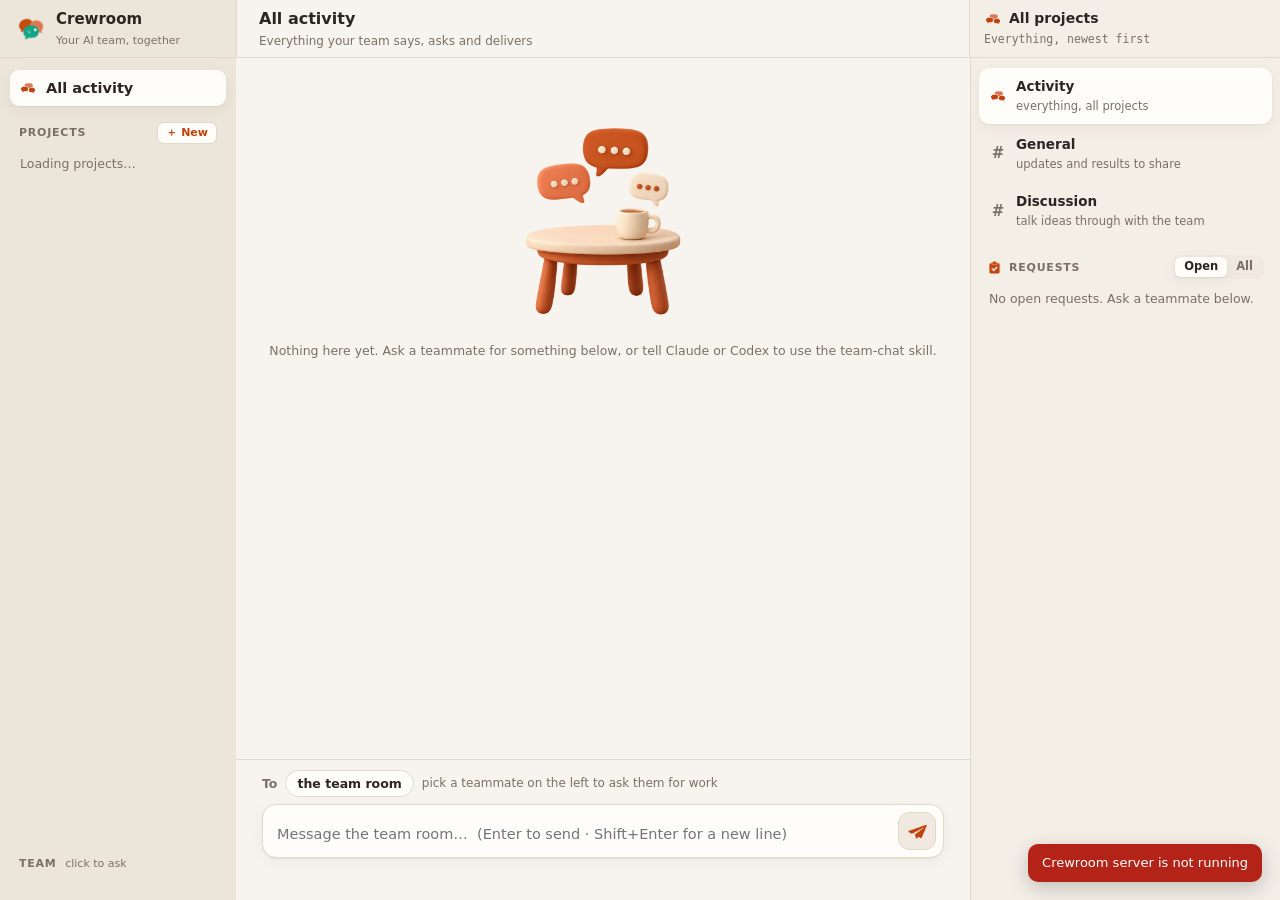
==== commit d91d7366: "One team panel and a one-box composer - The sidebar's team list is now a grid of member tiles colour" ====
--- a/web/index.html
+++ b/web/index.html
@@ -34,6 +34,7 @@
     </button>
     <div class="rail-title">Projects <button class="new-project" id="new-project" title="Create a project and set up the team">＋ New</button></div>
     <div class="rail-list" id="projects"></div>
+    <div class="team-head">Team <span class="muted">click to ask</span></div>
     <div class="team" id="team"></div>
     <button class="about" id="about" type="button" title="Which Crewroom this is, where it runs from, how to stop or uninstall it"></button>
   </aside>
@@ -44,24 +45,16 @@
     <div class="feed" id="feed"><div class="feed-inner" id="feed-inner"></div></div>
 
     <form class="composer" id="composer" autocomplete="off">
-      <div class="composer-top" id="composer-top">
-        <div class="to-seg" id="to" role="radiogroup" aria-label="Send to">
-          <button type="button" data-to="team" class="on">Team room</button>
-          <button type="button" data-to="claude"><span class="dot claude"></span>Ask Claude</button>
-          <button type="button" data-to="codex"><span class="dot codex"></span>Ask Codex</button>
-        </div>
-        <label class="run" id="run-wrap" hidden title="Start the work now in the background"><input type="checkbox" id="run" checked> Start now</label>
-      </div>
-      <div class="ask-fields" id="ask-fields" hidden>
-        <input id="req-title" placeholder="What should they do?  e.g. Make 6 cozy app icons">
-        <div class="folder-line"><img src="assets/icon-folder.png" alt=""><input id="req-cwd" placeholder="Work folder (full path)"></div>
-      </div>
+      <div class="composer-to" id="composer-to"></div>
       <div class="composer-box">
         <div class="mention-pop" id="mention-pop" role="listbox" hidden></div>
         <textarea id="text" rows="1"></textarea>
         <button class="send" type="submit" title="Send (Enter)"><img src="assets/icon-send.png" alt="Send"></button>
       </div>
-      <div class="composer-hint" id="hint"></div>
+      <div class="composer-foot">
+        <button type="button" class="folder-chip" id="req-folder" hidden><img src="assets/icon-folder.png" alt=""><span id="req-folder-name"></span></button>
+        <span class="composer-hint" id="hint"></span>
+      </div>
     </form>
   </main>
 
--- a/web/style.css
+++ b/web/style.css
@@ -549,3 +549,44 @@
   .tb-brand, .tb-project { display: none; }
   .tb-view { border: 0; padding: 0 16px; }
 }
+
+/* ---------- team cards (sidebar) ---------- */
+.team-head { margin: 10px 9px 4px; font-size: 11px; font-weight: 700; letter-spacing: .07em; text-transform: uppercase; color: var(--muted); }
+.team-head .muted { text-transform: none; letter-spacing: 0; font-weight: 500; margin-left: 4px; }
+.team { display: grid; grid-template-columns: 1fr 1fr; gap: 6px; border-top: 0; padding-top: 0; margin-top: 0; }
+.member-card { --c: #3f9d6b; display: flex; flex-direction: column; align-items: center; gap: 2px;
+  text-align: center; padding: 8px 6px 7px; border-radius: 12px; border: 1px solid color-mix(in srgb, var(--c) 45%, var(--line));
+  background: color-mix(in srgb, var(--c) 12%, var(--panel)); color: var(--text); min-width: 0; transition: border-color .15s, background .15s; }
+.member-card .avatar { width: 34px; height: 34px; margin-bottom: 2px; }
+.member-card .mc-name { font-size: 12.5px; font-weight: 650; white-space: nowrap; overflow: hidden; text-overflow: ellipsis; max-width: 100%; }
+.member-card .mc-state { font-size: 10.5px; color: var(--c); font-weight: 650; display: flex; align-items: center; gap: 4px; }
+.member-card .mc-state::before { content: ""; width: 6px; height: 6px; border-radius: 50%; background: var(--c); }
+.member-card:hover { border-color: var(--c); }
+.member-card.on { border: 2px solid var(--accent); padding: 7px 5px 6px; box-shadow: 0 0 0 3px color-mix(in srgb, var(--accent) 20%, transparent); }
+.member-card.free { --c: #3f9d6b; }
+.member-card.waiting { --c: #d97706; }
+.member-card.manual { --c: #8a8178; }
+.member-card.team { --c: var(--accent); }
+.member-card.busy.claude { --c: var(--claude); } .member-card.busy.codex { --c: var(--codex); }
+.member-card.busy.cursor { --c: var(--cursor); } .member-card.busy.antigravity { --c: var(--antigravity); }
+.member-card.busy .mc-state::before { animation: pulse 1.4s infinite; }
+.member-card.busy { background: color-mix(in srgb, var(--c) 22%, var(--panel)); }
+
+/* ---------- composer: one box ---------- */
+.composer-to { display: flex; align-items: center; gap: 8px; margin-bottom: 7px; font-size: 12.5px; min-width: 0; flex-wrap: wrap; }
+.to-label { color: var(--muted); font-weight: 650; }
+.to-chip { display: inline-flex; align-items: center; gap: 6px; background: var(--panel); border: 1px solid var(--line); border-radius: 99px;
+  padding: 2px 6px 2px 3px; font-weight: 650; }
+.to-chip.team { padding: 3px 11px; }
+.to-chip .avatar { width: 20px; height: 20px; }
+.to-x { border: 0; background: none; color: var(--muted); padding: 0 3px; font-size: 11px; line-height: 1; border-radius: 50%; }
+.to-x:hover { color: var(--text); }
+.composer-to .muted { font-size: 12px; }
+.composer-foot { display: flex; align-items: center; gap: 10px; margin-top: 6px; min-height: 22px; }
+.folder-chip { display: inline-flex; align-items: center; gap: 6px; border: 1px solid var(--line); background: var(--panel); border-radius: 99px;
+  padding: 2px 10px 2px 7px; font-size: 12px; font-weight: 600; color: var(--text); max-width: 280px; }
+.folder-chip img { width: 15px; height: 15px; }
+.folder-chip span { white-space: nowrap; overflow: hidden; text-overflow: ellipsis; }
+.folder-chip:hover { border-color: var(--accent); }
+.folder-chip[hidden] { display: none; }
+.composer-foot .composer-hint { margin: 0; }
